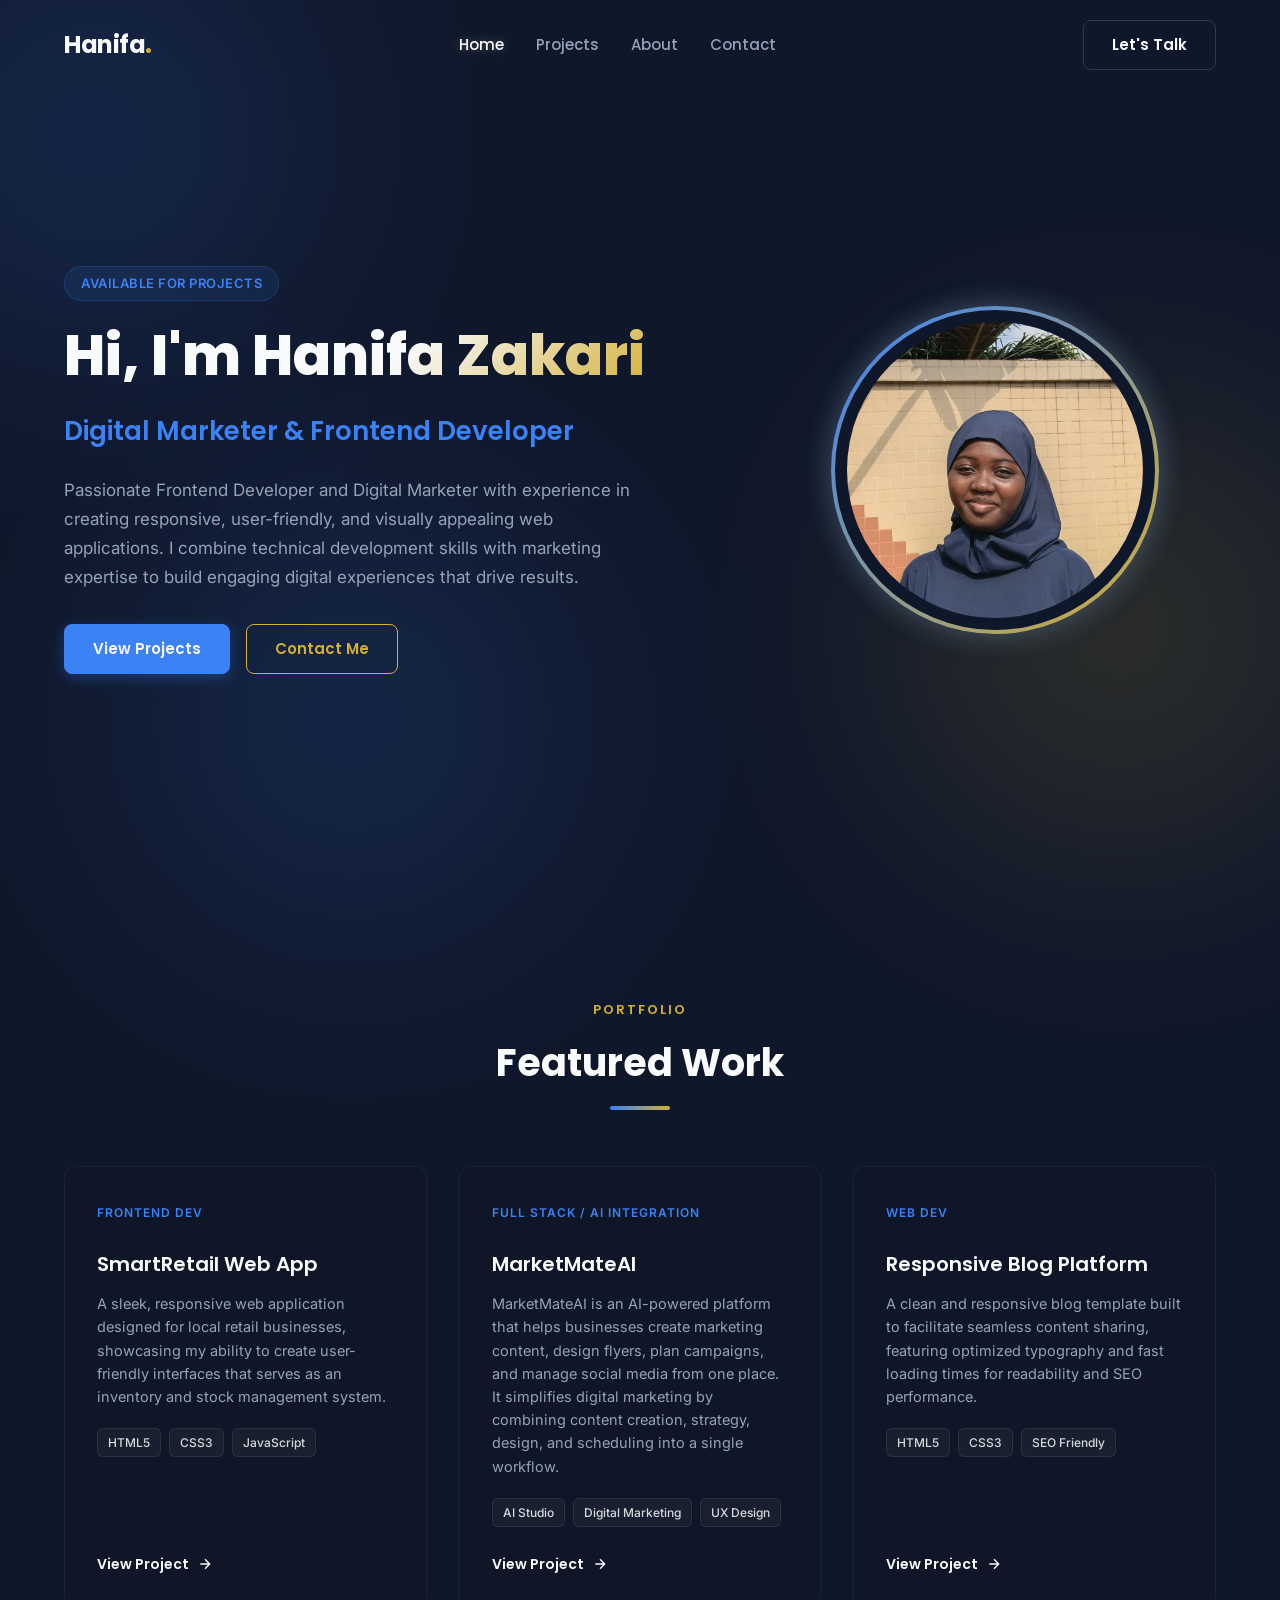
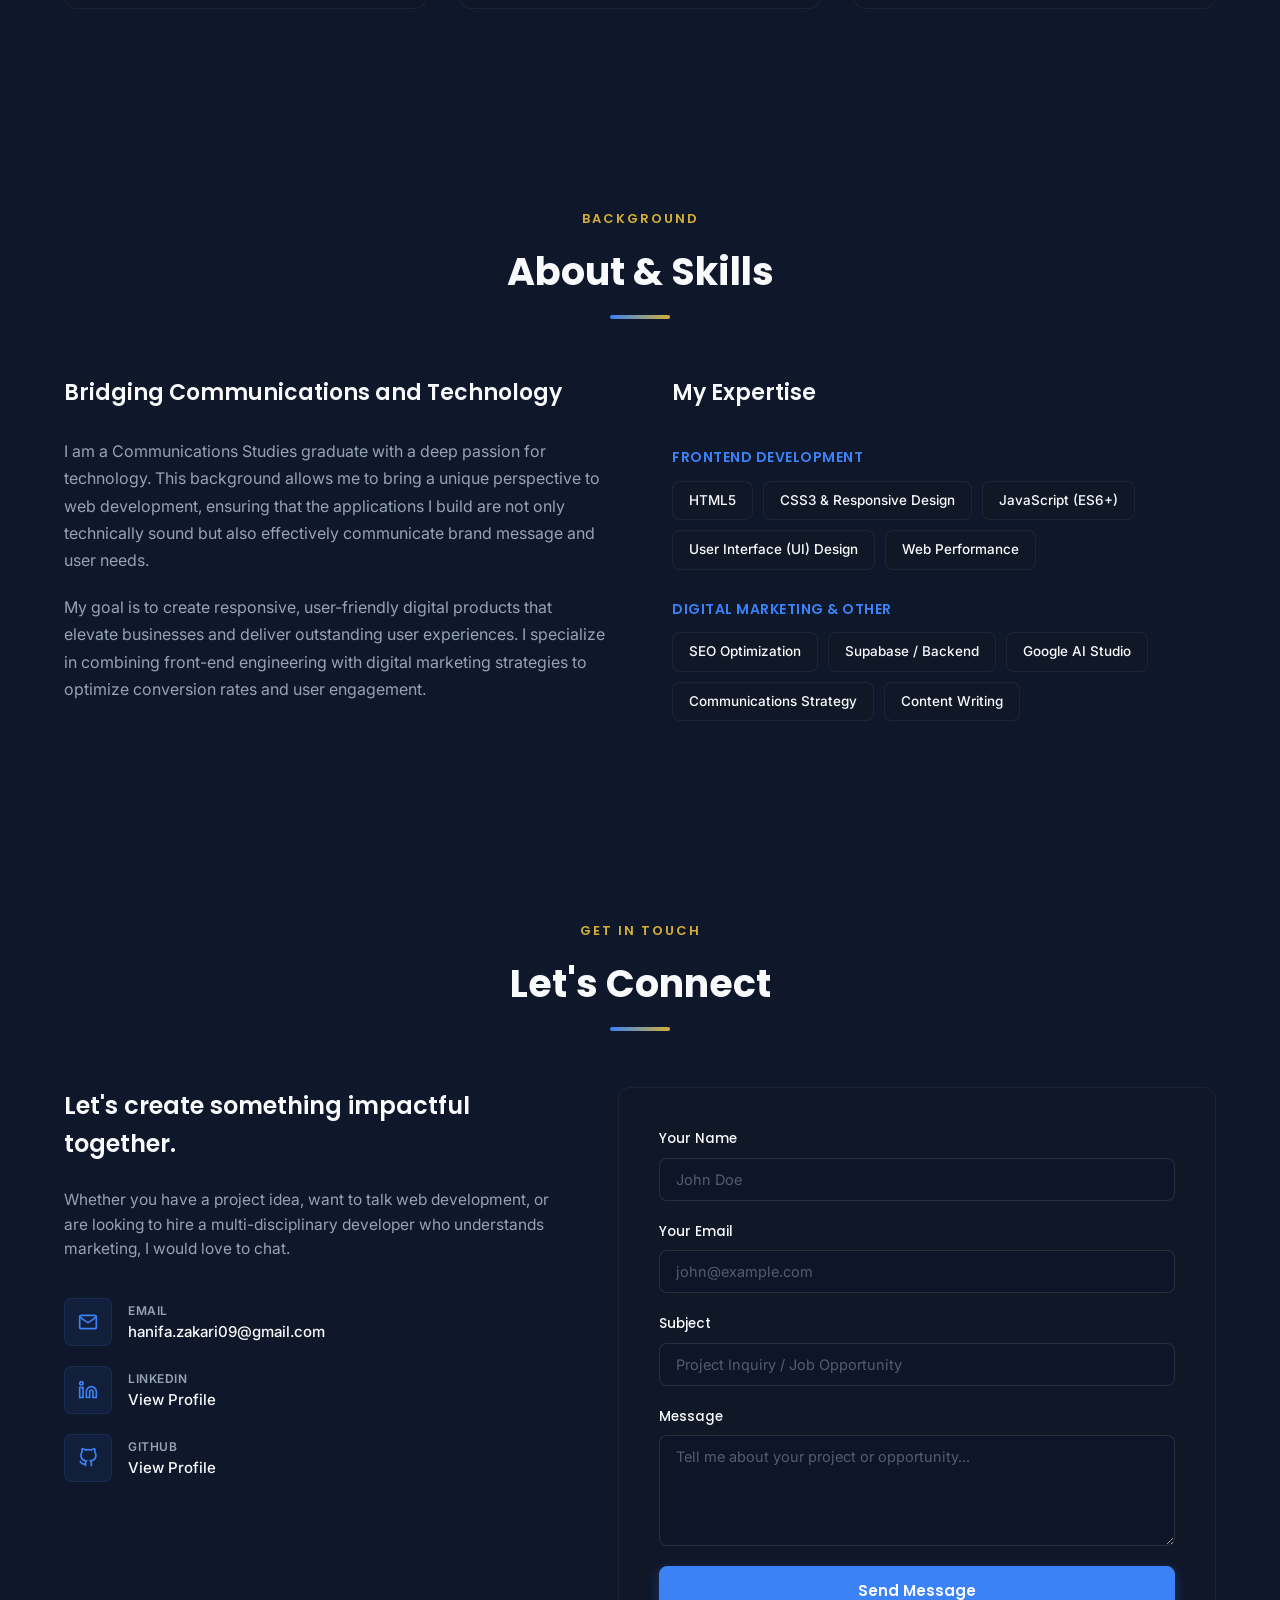
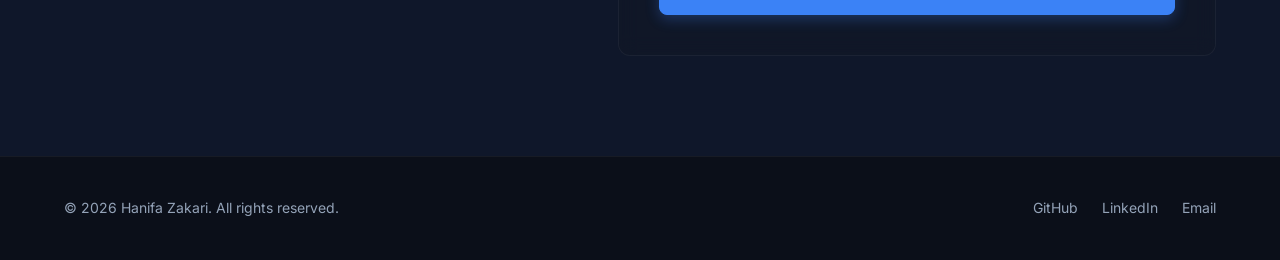
==== My Portfolio.html @ 099a27f4 "marketmateai update" ====
<!DOCTYPE html>
<html lang="en">
<head>
    <meta charset="UTF-8">
    <meta name="viewport" content="width=device-width, initial-scale=1.0">
    <link rel="preconnect" href="https://fonts.googleapis.com">
    <link rel="preconnect" href="https://fonts.gstatic.com" crossorigin>
    <link href="https://fonts.googleapis.com/css2?family=Inter:wght@300;400;500;600;700&family=Poppins:wght@400;500;600;700;800&display=swap" rel="stylesheet">
    <link rel="stylesheet" href="style.css">
    <title>Hanifa Zakari | Digital Marketer & Frontend Developer</title>
</head>
<body>
    <!-- Ambient background glow elements -->
    <div class="ambient-glow glow-1"></div>
    <div class="ambient-glow glow-2"></div>
    <div class="ambient-glow glow-3"></div>

    <!-- Header Navigation -->
    <header class="header">
        <div class="container header-container">
            <a href="#" class="logo">
                <span class="logo-text">Hanifa</span><span class="logo-accent">.</span>
            </a>
            <nav class="nav-menu">
                <a href="#home" class="nav-link active">Home</a>
                <a href="#projects" class="nav-link">Projects</a>
                <a href="#about" class="nav-link">About</a>
                <a href="#contact" class="nav-link">Contact</a>
            </nav>
            <div class="nav-actions">
                <a href="#contact" class="btn btn-outline nav-btn">Let's Talk</a>
                <!-- Mobile menu toggle -->
                <button class="mobile-toggle" aria-label="Toggle Menu">
                    <span class="bar"></span>
                    <span class="bar"></span>
                    <span class="bar"></span>
                </button>
            </div>
        </div>
    </header>

    <!-- Home/Hero Section -->
    <section id="home" class="hero-section">
        <div class="container hero-container">
            <div class="hero-content">
                <div class="badge-container">
                    <span class="hero-badge">Available for Projects</span>
                </div>
                <h1 class="hero-title">
                    Hi, I'm <span class="text-gradient">Hanifa Zakari</span>
                </h1>
                <h2 class="hero-subtitle">Digital Marketer &amp; Frontend Developer</h2>
                <p class="hero-description">
                    Passionate Frontend Developer and Digital Marketer with experience in creating responsive, user-friendly, and visually appealing web applications. I combine technical development skills with marketing expertise to build engaging digital experiences that drive results.
                </p>
                <div class="hero-ctas">
                    <a href="#projects" class="btn btn-primary">View Projects</a>
                    <a href="#contact" class="btn btn-secondary">Contact Me</a>
                </div>
            </div>
            <div class="hero-image-area">
                <div class="profile-image-container">
                    <div class="glow-ring"></div>
                    <img src="my image.jpeg" alt="Hanifa Zakari" class="profile-pic" onerror="this.onerror=null; this.src='my image.jpeg';">
                </div>
            </div>
        </div>
    </section>

    <!-- Projects Section -->
    <section id="projects" class="projects-section">
        <div class="container">
            <div class="section-header">
                <span class="section-tag">Portfolio</span>
                <h2 class="section-title">Featured Work</h2>
                <div class="section-divider"></div>
            </div>
            
            <div class="projects-grid">
                <!-- Project 1 -->
                <div class="project-card">
                    <div class="project-header">
                        <span class="project-category">Frontend Dev</span>
                    </div>
                    <div class="project-body">
                        <h3 class="project-title">SmartRetail Web App</h3>
                        <p class="project-desc">
                            A sleek, responsive web application designed for local retail businesses, showcasing my ability to create user-friendly interfaces that serves as an inventory and stock management system.
                        </p>
                        <div class="project-tags">
                            <span class="tag">HTML5</span>
                            <span class="tag">CSS3</span>
                            <span class="tag">JavaScript</span>
                        </div>
                    </div>
                    <div class="project-footer">
                        <a href="My Portfolio.html" class="project-link">
                            View Project
                            <svg class="link-icon" viewBox="0 0 24 24" fill="none" stroke="currentColor" stroke-width="2"><path d="M5 12h14M12 5l7 7-7 7"/></svg>
                        </a>
                    </div>
                </div>

                <!-- Project 2 -->
                <div class="project-card">
                    <div class="project-header">
                        <span class="project-category">Full Stack / AI Integration</span>
                    </div>
                    <div class="project-body">
                        <h3 class="project-title">MarketMateAI</h3>
                        <p class="project-desc">
                         MarketMateAI is an AI-powered platform that helps businesses create marketing content, design flyers, plan campaigns, and manage social media from one place. It simplifies digital marketing by combining content creation, strategy, design, and scheduling into a single workflow.
                        </p>
                        <div class="project-tags">
                            <span class="tag">AI Studio</span>
                            <span class="tag">Digital Marketing</span>
                            <span class="tag">UX Design</span>
                        </div>
                    </div>
                    <div class="project-footer">
                        <a href="https://6a31c2e6efea022f89f7876e--marketrightai.netlify.app/" target="_blank" class="project-link">
                            View Project
                            <svg class="link-icon" viewBox="0 0 24 24" fill="none" stroke="currentColor" stroke-width="2"><path d="M5 12h14M12 5l7 7-7 7"/></svg>
                        </a>
                    </div>
                </div>

                <!-- Project 3 -->
                <div class="project-card">
                    <div class="project-header">
                        <span class="project-category">Web Dev</span>
                    </div>
                    <div class="project-body">
                        <h3 class="project-title">Responsive Blog Platform</h3>
                        <p class="project-desc">
                            A clean and responsive blog template built to facilitate seamless content sharing, featuring optimized typography and fast loading times for readability and SEO performance.
                        </p>
                        <div class="project-tags">
                            <span class="tag">HTML5</span>
                            <span class="tag">CSS3</span>
                            <span class="tag">SEO Friendly</span>
                        </div>
                    </div>
                    <div class="project-footer">
                        <a href="My Portfolio.html" class="project-link">
                            View Project
                            <svg class="link-icon" viewBox="0 0 24 24" fill="none" stroke="currentColor" stroke-width="2"><path d="M5 12h14M12 5l7 7-7 7"/></svg>
                        </a>
                    </div>
                </div>
            </div>
        </div>
    </section>

    <!-- About & Skills Section -->
    <section id="about" class="about-section">
        <div class="container">
            <div class="section-header">
                <span class="section-tag">Background</span>
                <h2 class="section-title">About &amp; Skills</h2>
                <div class="section-divider"></div>
            </div>
            
            <div class="about-grid">
                <div class="about-info">
                    <h3 class="about-subtitle">Bridging Communications and Technology</h3>
                    <p class="about-text">
                        I am a Communications Studies graduate with a deep passion for technology. This background allows me to bring a unique perspective to web development, ensuring that the applications I build are not only technically sound but also effectively communicate brand message and user needs.
                    </p>
                    <p class="about-text">
                        My goal is to create responsive, user-friendly digital products that elevate businesses and deliver outstanding user experiences. I specialize in combining front-end engineering with digital marketing strategies to optimize conversion rates and user engagement.
                    </p>
                </div>
                
                <div class="skills-container">
                    <h3 class="about-subtitle">My Expertise</h3>
                    
                    <div class="skills-category">
                        <h4 class="category-title">Frontend Development</h4>
                        <div class="skills-grid">
                            <span class="skill-badge">HTML5</span>
                            <span class="skill-badge">CSS3 &amp; Responsive Design</span>
                            <span class="skill-badge">JavaScript (ES6+)</span>
                            <span class="skill-badge">User Interface (UI) Design</span>
                            <span class="skill-badge">Web Performance</span>
                        </div>
                    </div>

                    <div class="skills-category">
                        <h4 class="category-title">Digital Marketing &amp; Other</h4>
                        <div class="skills-grid">
                            <span class="skill-badge">SEO Optimization</span>
                            <span class="skill-badge">Supabase / Backend</span>
                            <span class="skill-badge">Google AI Studio</span>
                            <span class="skill-badge">Communications Strategy</span>
                            <span class="skill-badge">Content Writing</span>
                        </div>
                    </div>
                </div>
            </div>
        </div>
    </section>

    <!-- Contact Section -->
    <section id="contact" class="contact-section">
        <div class="container">
            <div class="section-header">
                <span class="section-tag">Get In Touch</span>
                <h2 class="section-title">Let's Connect</h2>
                <div class="section-divider"></div>
            </div>
            
            <div class="contact-grid">
                <div class="contact-details">
                    <h3 class="contact-subtitle">Let's create something impactful together.</h3>
                    <p class="contact-intro">
                        Whether you have a project idea, want to talk web development, or are looking to hire a multi-disciplinary developer who understands marketing, I would love to chat.
                    </p>
                    
                    <div class="contact-list">
                        <!-- Email -->
                        <div class="contact-item">
                            <div class="contact-icon-wrapper">
                                <svg class="contact-icon" viewBox="0 0 24 24" fill="none" stroke="currentColor" stroke-width="2"><path d="M4 4h16c1.1 0 2 .9 2 2v12c0 1.1-.9 2-2 2H4c-1.1 0-2-.9-2-2V6c0-1.1.9-2 2-2z"/><polyline points="22,6 12,13 2,6"/></svg>
                            </div>
                            <div class="contact-item-info">
                                <span class="contact-label">Email</span>
                                <a href="mailto:hanifa.zakari09@gmail.com" class="contact-value">hanifa.zakari09@gmail.com</a>
                            </div>
                        </div>

                        <!-- LinkedIn -->
                        <div class="contact-item">
                            <div class="contact-icon-wrapper">
                                <svg class="contact-icon" viewBox="0 0 24 24" fill="none" stroke="currentColor" stroke-width="2"><path d="M16 8a6 6 0 0 1 6 6v7h-4v-7a2 2 0 0 0-2-2 2 2 0 0 0-2 2v7h-4v-7a6 6 0 0 1 6-6z"/><rect x="2" y="9" width="4" height="12"/><circle cx="4" cy="4" r="2"/></svg>
                            </div>
                            <div class="contact-item-info">
                                <span class="contact-label">LinkedIn</span>
                                <a href="https://www.linkedin.com/in/hanifa-zakari-865978395?utm_source=share&utm_campaign=share_via&utm_content=profile&utm_medium=android_app" target="_blank" class="contact-value">View Profile</a>
                            </div>
                        </div>

                        <!-- GitHub -->
                        <div class="contact-item">
                            <div class="contact-icon-wrapper">
                                <svg class="contact-icon" viewBox="0 0 24 24" fill="none" stroke="currentColor" stroke-width="2"><path d="M9 19c-5 1.5-5-2.5-7-3m14 6v-3.87a3.37 3.37 0 0 0-.94-2.61c3.14-.35 6.44-1.54 6.44-7A5.44 5.44 0 0 0 20 4.77 5.07 5.07 0 0 0 19.91 1S18.73.65 16 2.48a13.38 13.38 0 0 0-7 0C6.27.65 5.09 1 5.09 1A5.07 5.07 0 0 0 5 4.77a5.44 5.44 0 0 0-1.5 3.78c0 5.42 3.3 6.61 6.44 7A3.37 3.37 0 0 0 9 18.13V22"/></svg>
                            </div>
                            <div class="contact-item-info">
                                <span class="contact-label">GitHub</span>
                                <a href="https://github.com/hajiahanifazakari/my-portfolio" target="_blank" class="contact-value">View Profile</a>
                            </div>
                        </div>
                    </div>
                </div>
                
                <div class="contact-form-container">
                    <form class="contact-form" action="#" method="POST" onsubmit="event.preventDefault(); alert('Thank you for reaching out! Hanifa will get back to you shortly.');">
                        <div class="form-group">
                            <label for="name">Your Name</label>
                            <input type="text" id="name" name="name" placeholder="John Doe" required>
                        </div>
                        
                        <div class="form-group">
                            <label for="email">Your Email</label>
                            <input type="email" id="email" name="email" placeholder="john@example.com" required>
                        </div>

                        <div class="form-group">
                            <label for="subject">Subject</label>
                            <input type="text" id="subject" name="subject" placeholder="Project Inquiry / Job Opportunity" required>
                        </div>
                        
                        <div class="form-group">
                            <label for="message">Message</label>
                            <textarea id="message" name="message" rows="5" placeholder="Tell me about your project or opportunity..." required></textarea>
                        </div>
                        
                        <button type="submit" class="btn btn-primary btn-block">Send Message</button>
                    </form>
                </div>
            </div>
        </div>
    </section>

    <!-- Footer -->
    <footer class="footer">
        <div class="container footer-container">
            <p class="copyright">&copy; 2026 Hanifa Zakari. All rights reserved.</p>
            <div class="footer-links">
                <a href="https://github.com/hajiahanifazakari/my-portfolio" target="_blank" aria-label="GitHub">GitHub</a>
                <a href="https://www.linkedin.com/in/hanifa-zakari-865978395?utm_source=share&utm_campaign=share_via&utm_content=profile&utm_medium=android_app" target="_blank" aria-label="LinkedIn">LinkedIn</a>
                <a href="mailto:hanifa.zakari09@gmail.com" aria-label="Email">Email</a>
            </div>
        </div>
    </footer>

    <!-- JavaScript for Interactions -->
    <script>
        // Smooth scrolling for navigation links
        document.querySelectorAll('a[href^="#"]').forEach(anchor => {
            anchor.addEventListener('click', function (e) {
                const hrefVal = this.getAttribute('href');
                if (hrefVal === '#') return;
                e.preventDefault();
                
                const target = document.querySelector(hrefVal);
                if (target) {
                    target.scrollIntoView({
                        behavior: 'smooth',
                        block: 'start'
                    });
                }
            });
        });

        // Sticky header transition on scroll
        const header = document.querySelector('.header');
        window.addEventListener('scroll', () => {
            if (window.scrollY > 50) {
                header.classList.add('scrolled');
            } else {
                header.classList.remove('scrolled');
            }
        });

        // Mobile toggle menu
        const mobileToggle = document.querySelector('.mobile-toggle');
        const navMenu = document.querySelector('.nav-menu');

        mobileToggle.addEventListener('click', () => {
            mobileToggle.classList.toggle('active');
            navMenu.classList.toggle('active');
        });

        // Close menu when clicking a nav link
        document.querySelectorAll('.nav-link').forEach(link => {
            link.addEventListener('click', () => {
                mobileToggle.classList.remove('active');
                navMenu.classList.remove('active');
            });
        });
    </script>
</body>
</html>
---- style.css ----
/* ==========================================
   Hanifa Zakari Portfolio Design System
   ========================================== */

/* Variables */
:root {
  --font-heading: 'Poppins', -apple-system, BlinkMacSystemFont, "Segoe UI", Roboto, Helvetica, Arial, sans-serif;
  --font-body: 'Inter', -apple-system, BlinkMacSystemFont, "Segoe UI", Roboto, Helvetica, Arial, sans-serif;
  
  --bg-dark: #0F172A;        /* Dark Navy */
  --bg-card: #111827;        /* Charcoal */
  --bg-card-hover: #1E293B;  /* Slate dark hover */
  --color-white: #F8FAFC;    /* Soft White */
  --color-gray: #94A3B8;     /* Slate Gray for text */
  --color-accent-blue: #3B82F6;  /* Accent Blue */
  --color-accent-blue-rgb: 59, 130, 246;
  --color-accent-gold: #D4AF37;  /* Accent Gold */
  --color-accent-gold-rgb: 212, 175, 55;
  
  --transition-smooth: all 0.3s cubic-bezier(0.4, 0, 0.2, 1);
  --border-radius-sm: 8px;
  --border-radius-md: 12px;
  --border-radius-lg: 24px;
}

/* Reset & Base Styles */
* {
  margin: 0;
  padding: 0;
  box-sizing: border-box;
}

html {
  scroll-behavior: smooth;
}

body {
  background-color: var(--bg-dark);
  color: var(--color-white);
  font-family: var(--font-body);
  line-height: 1.6;
  overflow-x: hidden;
  -webkit-font-smoothing: antialiased;
  -moz-osx-font-smoothing: grayscale;
}

/* Scrollbar Style */
::-webkit-scrollbar {
  width: 10px;
}
::-webkit-scrollbar-track {
  background: var(--bg-dark);
}
::-webkit-scrollbar-thumb {
  background: #1E293B;
  border-radius: 5px;
}
::-webkit-scrollbar-thumb:hover {
  background: var(--color-accent-blue);
}

/* Layout Container */
.container {
  width: 100%;
  max-width: 1200px;
  margin: 0 auto;
  padding: 0 24px;
}

/* Ambient Background Lights */
.ambient-glow {
  position: absolute;
  width: 35vw;
  height: 35vw;
  border-radius: 50%;
  filter: blur(120px);
  opacity: 0.15;
  pointer-events: none;
  z-index: 0;
}

.glow-1 {
  top: -10%;
  left: -10%;
  background: var(--color-accent-blue);
}

.glow-2 {
  top: 45%;
  right: -5%;
  background: var(--color-accent-gold);
}

.glow-3 {
  bottom: -5%;
  left: 10%;
  background: var(--color-accent-blue);
}

/* Header & Navigation */
.header {
  position: fixed;
  top: 0;
  left: 0;
  width: 100%;
  z-index: 1000;
  background: transparent;
  transition: var(--transition-smooth);
  padding: 20px 0;
  border-bottom: 1px solid transparent;
}

.header.scrolled {
  background: rgba(15, 23, 42, 0.85);
  backdrop-filter: blur(12px);
  -webkit-backdrop-filter: blur(12px);
  padding: 14px 0;
  border-bottom: 1px solid rgba(255, 255, 255, 0.05);
  box-shadow: 0 4px 30px rgba(0, 0, 0, 0.1);
}

.header-container {
  display: flex;
  justify-content: space-between;
  align-items: center;
}

.logo {
  text-decoration: none;
  font-family: var(--font-heading);
  font-weight: 700;
  font-size: 24px;
  color: var(--color-white);
  letter-spacing: -0.5px;
}

.logo-accent {
  color: var(--color-accent-gold);
}

.nav-menu {
  display: flex;
  align-items: center;
  gap: 32px;
}

.nav-link {
  text-decoration: none;
  color: var(--color-gray);
  font-weight: 500;
  font-size: 15px;
  font-family: var(--font-heading);
  transition: var(--transition-smooth);
}

.nav-link:hover, .nav-link.active {
  color: var(--color-white);
  text-shadow: 0 0 10px rgba(255, 255, 255, 0.3);
}

.nav-actions {
  display: flex;
  align-items: center;
}

/* Buttons */
.btn {
  display: inline-flex;
  align-items: center;
  justify-content: center;
  padding: 12px 28px;
  font-family: var(--font-heading);
  font-weight: 600;
  font-size: 15px;
  border-radius: var(--border-radius-sm);
  cursor: pointer;
  text-decoration: none;
  transition: var(--transition-smooth);
}

.btn-primary {
  background: var(--color-accent-blue);
  color: var(--color-white);
  border: 1px solid var(--color-accent-blue);
  box-shadow: 0 4px 14px rgba(59, 130, 246, 0.3);
}

.btn-primary:hover {
  background: var(--color-accent-blue-hover);
  border-color: var(--color-accent-blue-hover);
  transform: translateY(-2px);
  box-shadow: 0 6px 20px rgba(59, 130, 246, 0.4);
}

.btn-secondary {
  background: transparent;
  color: var(--color-accent-gold);
  border: 1.5px solid var(--color-accent-gold);
}

.btn-secondary:hover {
  background: rgba(212, 175, 55, 0.08);
  transform: translateY(-2px);
  box-shadow: 0 4px 14px rgba(212, 175, 55, 0.2);
}

.btn-outline {
  background: transparent;
  color: var(--color-white);
  border: 1px solid rgba(255, 255, 255, 0.15);
}

.btn-outline:hover {
  background: rgba(255, 255, 255, 0.05);
  border-color: var(--color-white);
}

.btn-block {
  width: 100%;
}

/* Mobile Toggle Hamburger */
.mobile-toggle {
  display: none;
  background: transparent;
  border: none;
  cursor: pointer;
  flex-direction: column;
  gap: 6px;
  padding: 4px;
}

.mobile-toggle .bar {
  display: block;
  width: 24px;
  height: 2px;
  background-color: var(--color-white);
  transition: var(--transition-smooth);
}

/* Home / Hero Section */
.hero-section {
  position: relative;
  min-height: 100vh;
  display: flex;
  align-items: center;
  padding-top: 100px;
  padding-bottom: 60px;
  z-index: 1;
}

.hero-container {
  display: grid;
  grid-template-columns: 1.2fr 0.8fr;
  align-items: center;
  gap: 48px;
}

.hero-content {
  display: flex;
  flex-direction: column;
  gap: 24px;
}

.badge-container {
  display: flex;
}

.hero-badge {
  background: rgba(59, 130, 246, 0.1);
  color: var(--color-accent-blue);
  border: 1px solid rgba(59, 130, 246, 0.2);
  padding: 6px 16px;
  border-radius: 100px;
  font-size: 13px;
  font-weight: 600;
  letter-spacing: 0.5px;
  text-transform: uppercase;
}

.hero-title {
  font-family: var(--font-heading);
  font-weight: 800;
  font-size: 56px;
  line-height: 1.1;
  color: var(--color-white);
}

.text-gradient {
  background: linear-gradient(135deg, var(--color-white) 40%, var(--color-accent-gold) 100%);
  -webkit-background-clip: text;
  -webkit-text-fill-color: transparent;
  background-clip: text;
}

.hero-subtitle {
  font-family: var(--font-heading);
  font-weight: 600;
  font-size: 26px;
  color: var(--color-accent-blue);
}

.hero-description {
  font-size: 17px;
  color: var(--color-gray);
  max-width: 580px;
  line-height: 1.7;
}

.hero-ctas {
  display: flex;
  gap: 16px;
  margin-top: 8px;
}

.hero-image-area {
  display: flex;
  justify-content: center;
  align-items: center;
}

.profile-image-container {
  position: relative;
  width: 320px;
  height: 320px;
  display: flex;
  align-items: center;
  justify-content: center;
}

.glow-ring {
  position: absolute;
  top: -4px;
  left: -4px;
  right: -4px;
  bottom: -4px;
  border-radius: 50%;
  background: linear-gradient(135deg, var(--color-accent-blue), var(--color-accent-gold));
  z-index: 1;
  padding: 4px;
  box-shadow: 0 0 30px rgba(59, 130, 246, 0.3), 0 0 30px rgba(212, 175, 55, 0.2);
  animation: borderRotate 12s linear infinite;
}

.glow-ring::after {
  content: '';
  display: block;
  height: 100%;
  width: 100%;
  background: var(--bg-dark);
  border-radius: 50%;
}

.profile-pic {
  position: relative;
  width: calc(100% - 16px);
  height: calc(100% - 16px);
  border-radius: 50%;
  object-fit: cover;
  z-index: 2;
  border: 4px solid var(--bg-dark);
  transition: var(--transition-smooth);
}

.profile-image-container:hover .profile-pic {
  transform: scale(1.03);
}

@keyframes borderRotate {
  0% { transform: rotate(0deg); }
  100% { transform: rotate(360deg); }
}

/* Sections Global */
.projects-section, .about-section, .contact-section {
  position: relative;
  padding: 100px 0;
  z-index: 1;
}

.section-header {
  margin-bottom: 56px;
  text-align: center;
  display: flex;
  flex-direction: column;
  align-items: center;
  gap: 12px;
}

.section-tag {
  color: var(--color-accent-gold);
  font-family: var(--font-heading);
  font-weight: 600;
  font-size: 13px;
  text-transform: uppercase;
  letter-spacing: 2px;
}

.section-title {
  font-family: var(--font-heading);
  font-weight: 700;
  font-size: 38px;
  color: var(--color-white);
}

.section-divider {
  width: 60px;
  height: 4px;
  background: linear-gradient(90deg, var(--color-accent-blue), var(--color-accent-gold));
  border-radius: 2px;
}

/* Projects Section */
.projects-grid {
  display: grid;
  grid-template-columns: repeat(auto-fit, minmax(320px, 1fr));
  gap: 32px;
}

.project-card {
  background: rgba(17, 24, 39, 0.7);
  backdrop-filter: blur(10px);
  -webkit-backdrop-filter: blur(10px);
  border: 1px solid rgba(255, 255, 255, 0.05);
  border-radius: var(--border-radius-md);
  padding: 32px;
  display: flex;
  flex-direction: column;
  justify-content: space-between;
  gap: 24px;
  transition: var(--transition-smooth);
  position: relative;
  overflow: hidden;
}

.project-card::before {
  content: '';
  position: absolute;
  top: 0;
  left: 0;
  width: 100%;
  height: 3px;
  background: linear-gradient(90deg, var(--color-accent-blue), transparent);
  opacity: 0;
  transition: var(--transition-smooth);
}

.project-card:hover {
  transform: translateY(-6px);
  border-color: rgba(59, 130, 246, 0.25);
  box-shadow: 0 10px 30px rgba(0, 0, 0, 0.2), 0 0 20px rgba(59, 130, 246, 0.05);
}

.project-card:hover::before {
  opacity: 1;
}

.project-category {
  font-size: 12px;
  color: var(--color-accent-blue);
  text-transform: uppercase;
  font-weight: 600;
  letter-spacing: 1px;
}

.project-body {
  display: flex;
  flex-direction: column;
  gap: 12px;
}

.project-title {
  font-family: var(--font-heading);
  font-weight: 600;
  font-size: 20px;
  color: var(--color-white);
}

.project-desc {
  font-size: 14.5px;
  color: var(--color-gray);
  line-height: 1.6;
}

.project-tags {
  display: flex;
  flex-wrap: wrap;
  gap: 8px;
  margin-top: 8px;
}

.tag {
  background: rgba(255, 255, 255, 0.04);
  color: rgba(248, 250, 252, 0.85);
  border: 1px solid rgba(255, 255, 255, 0.08);
  font-size: 12px;
  padding: 4px 10px;
  border-radius: 6px;
  font-weight: 500;
}

.project-footer {
  margin-top: auto;
}

.project-link {
  display: inline-flex;
  align-items: center;
  gap: 8px;
  color: var(--color-white);
  text-decoration: none;
  font-weight: 600;
  font-size: 14px;
  font-family: var(--font-heading);
  transition: var(--transition-smooth);
}

.link-icon {
  width: 16px;
  height: 16px;
  transition: var(--transition-smooth);
}

.project-link:hover {
  color: var(--color-accent-gold);
}

.project-link:hover .link-icon {
  transform: translateX(4px);
}

/* About Section */
.about-grid {
  display: grid;
  grid-template-columns: 1fr 1fr;
  gap: 64px;
  align-items: start;
}

.about-info {
  display: flex;
  flex-direction: column;
  gap: 20px;
}

.about-subtitle {
  font-family: var(--font-heading);
  font-weight: 600;
  font-size: 22px;
  color: var(--color-white);
  margin-bottom: 8px;
}

.about-text {
  color: var(--color-gray);
  font-size: 16px;
  line-height: 1.7;
}

.skills-container {
  display: flex;
  flex-direction: column;
  gap: 28px;
}

.skills-category {
  display: flex;
  flex-direction: column;
  gap: 12px;
}

.category-title {
  font-family: var(--font-heading);
  font-size: 14px;
  font-weight: 600;
  color: var(--color-accent-blue);
  text-transform: uppercase;
  letter-spacing: 0.5px;
}

.skills-grid {
  display: flex;
  flex-wrap: wrap;
  gap: 10px;
}

.skill-badge {
  background: rgba(17, 24, 39, 0.8);
  border: 1px solid rgba(255, 255, 255, 0.06);
  color: var(--color-white);
  font-size: 13.5px;
  font-weight: 500;
  padding: 8px 16px;
  border-radius: var(--border-radius-sm);
  transition: var(--transition-smooth);
}

.skill-badge:hover {
  border-color: rgba(212, 175, 55, 0.3);
  transform: translateY(-2px);
  box-shadow: 0 4px 12px rgba(212, 175, 55, 0.08);
}

/* Contact Section */
.contact-grid {
  display: grid;
  grid-template-columns: 0.9fr 1.1fr;
  gap: 64px;
}

.contact-details {
  display: flex;
  flex-direction: column;
  gap: 24px;
}

.contact-subtitle {
  font-family: var(--font-heading);
  font-weight: 600;
  font-size: 24px;
  color: var(--color-white);
}

.contact-intro {
  color: var(--color-gray);
  font-size: 15.5px;
  line-height: 1.6;
}

.contact-list {
  display: flex;
  flex-direction: column;
  gap: 20px;
  margin-top: 12px;
}

.contact-item {
  display: flex;
  align-items: center;
  gap: 16px;
}

.contact-icon-wrapper {
  width: 48px;
  height: 48px;
  background: rgba(59, 130, 246, 0.08);
  border: 1px solid rgba(59, 130, 246, 0.15);
  border-radius: var(--border-radius-sm);
  display: flex;
  align-items: center;
  justify-content: center;
  color: var(--color-accent-blue);
  flex-shrink: 0;
  transition: var(--transition-smooth);
}

.contact-item:hover .contact-icon-wrapper {
  background: rgba(212, 175, 55, 0.1);
  border-color: rgba(212, 175, 55, 0.3);
  color: var(--color-accent-gold);
}

.contact-icon {
  width: 20px;
  height: 20px;
}

.contact-item-info {
  display: flex;
  flex-direction: column;
}

.contact-label {
  font-size: 12px;
  color: var(--color-gray);
  text-transform: uppercase;
  font-weight: 600;
  letter-spacing: 0.5px;
}

.contact-value {
  font-size: 15px;
  color: var(--color-white);
  text-decoration: none;
  font-weight: 500;
  transition: var(--transition-smooth);
}

.contact-value:hover {
  color: var(--color-accent-blue);
}

/* Form Styles */
.contact-form-container {
  background: rgba(17, 24, 39, 0.6);
  backdrop-filter: blur(10px);
  -webkit-backdrop-filter: blur(10px);
  border: 1px solid rgba(255, 255, 255, 0.05);
  padding: 40px;
  border-radius: var(--border-radius-md);
}

.contact-form {
  display: flex;
  flex-direction: column;
  gap: 20px;
  margin-left: 0;
}

.form-group {
  display: flex;
  flex-direction: column;
  gap: 8px;
}

.form-group label {
  font-family: var(--font-heading);
  font-size: 13.5px;
  font-weight: 500;
  color: var(--color-white);
}

.form-group input, .form-group textarea {
  background: rgba(15, 23, 42, 0.6);
  border: 1px solid rgba(255, 255, 255, 0.1);
  color: var(--color-white);
  padding: 12px 16px;
  font-family: var(--font-body);
  font-size: 14.5px;
  border-radius: var(--border-radius-sm);
  transition: var(--transition-smooth);
}

.form-group input::placeholder, .form-group textarea::placeholder {
  color: rgba(148, 163, 184, 0.5);
}

.form-group input:focus, .form-group textarea:focus {
  outline: none;
  border-color: var(--color-accent-blue);
  box-shadow: 0 0 12px rgba(59, 130, 246, 0.15);
  background: rgba(15, 23, 42, 0.85);
}

.form-group textarea {
  resize: vertical;
}

/* Footer styling */
.footer {
  background: #0B0F19;
  border-top: 1px solid rgba(255, 255, 255, 0.05);
  padding: 40px 0;
  position: relative;
  z-index: 1;
}

.footer-container {
  display: flex;
  justify-content: space-between;
  align-items: center;
}

.copyright {
  font-size: 14px;
  color: var(--color-gray);
}

.footer-links {
  display: flex;
  gap: 24px;
}

.footer-links a {
  color: var(--color-gray);
  text-decoration: none;
  font-size: 14px;
  transition: var(--transition-smooth);
}

.footer-links a:hover {
  color: var(--color-accent-blue);
}

/* ==========================================
   Responsive Breakpoints & Media Queries
   ========================================== */

/* Responsive overrides for tablets & smaller */
@media screen and (max-width: 1024px) {
  .hero-container {
    gap: 32px;
  }
  .hero-title {
    font-size: 44px;
  }
  .about-grid {
    gap: 40px;
  }
  .contact-grid {
    gap: 40px;
  }
}

@media screen and (max-width: 768px) {
  /* Navigation Mobile Menu */
  .mobile-toggle {
    display: flex;
    z-index: 1001;
  }
  
  .mobile-toggle.active .bar:nth-child(1) {
    transform: translateY(8px) rotate(45deg);
  }
  .mobile-toggle.active .bar:nth-child(2) {
    opacity: 0;
  }
  .mobile-toggle.active .bar:nth-child(3) {
    transform: translateY(-8px) rotate(-45deg);
  }
  
  .nav-menu {
    position: fixed;
    top: 0;
    right: -100%;
    width: 80%;
    max-width: 300px;
    height: 100vh;
    background: rgba(11, 15, 25, 0.98);
    backdrop-filter: blur(20px);
    -webkit-backdrop-filter: blur(20px);
    border-left: 1px solid rgba(255, 255, 255, 0.05);
    flex-direction: column;
    justify-content: center;
    gap: 40px;
    z-index: 1000;
    transition: cubic-bezier(0.4, 0, 0.2, 1) 0.4s;
    box-shadow: -10px 0 30px rgba(0, 0, 0, 0.3);
  }
  
  .nav-menu.active {
    right: 0;
  }
  
  .nav-link {
    font-size: 18px;
  }
  
  .nav-btn {
    display: none;
  }

  /* Layout Columns Grid to Single */
  .hero-container {
    grid-template-columns: 1fr;
    text-align: center;
    gap: 40px;
    padding-top: 40px;
  }
  
  .hero-content {
    order: 2;
    align-items: center;
  }
  
  .hero-image-area {
    order: 1;
  }
  
  .profile-image-container {
    width: 260px;
    height: 260px;
  }
  
  .hero-ctas {
    justify-content: center;
  }
  
  .about-grid {
    grid-template-columns: 1fr;
    gap: 48px;
  }
  
  .contact-grid {
    grid-template-columns: 1fr;
    gap: 48px;
  }
  
  .contact-form-container {
    padding: 24px;
  }
  
  .footer-container {
    flex-direction: column;
    gap: 20px;
    text-align: center;
  }
}

@media screen and (max-width: 480px) {
  .hero-title {
    font-size: 36px;
  }
  
  .hero-subtitle {
    font-size: 20px;
  }
  
  .hero-ctas {
    flex-direction: column;
    width: 100%;
    gap: 12px;
  }
  
  .hero-ctas .btn {
    width: 100%;
  }
  
  .section-title {
    font-size: 30px;
  }
}
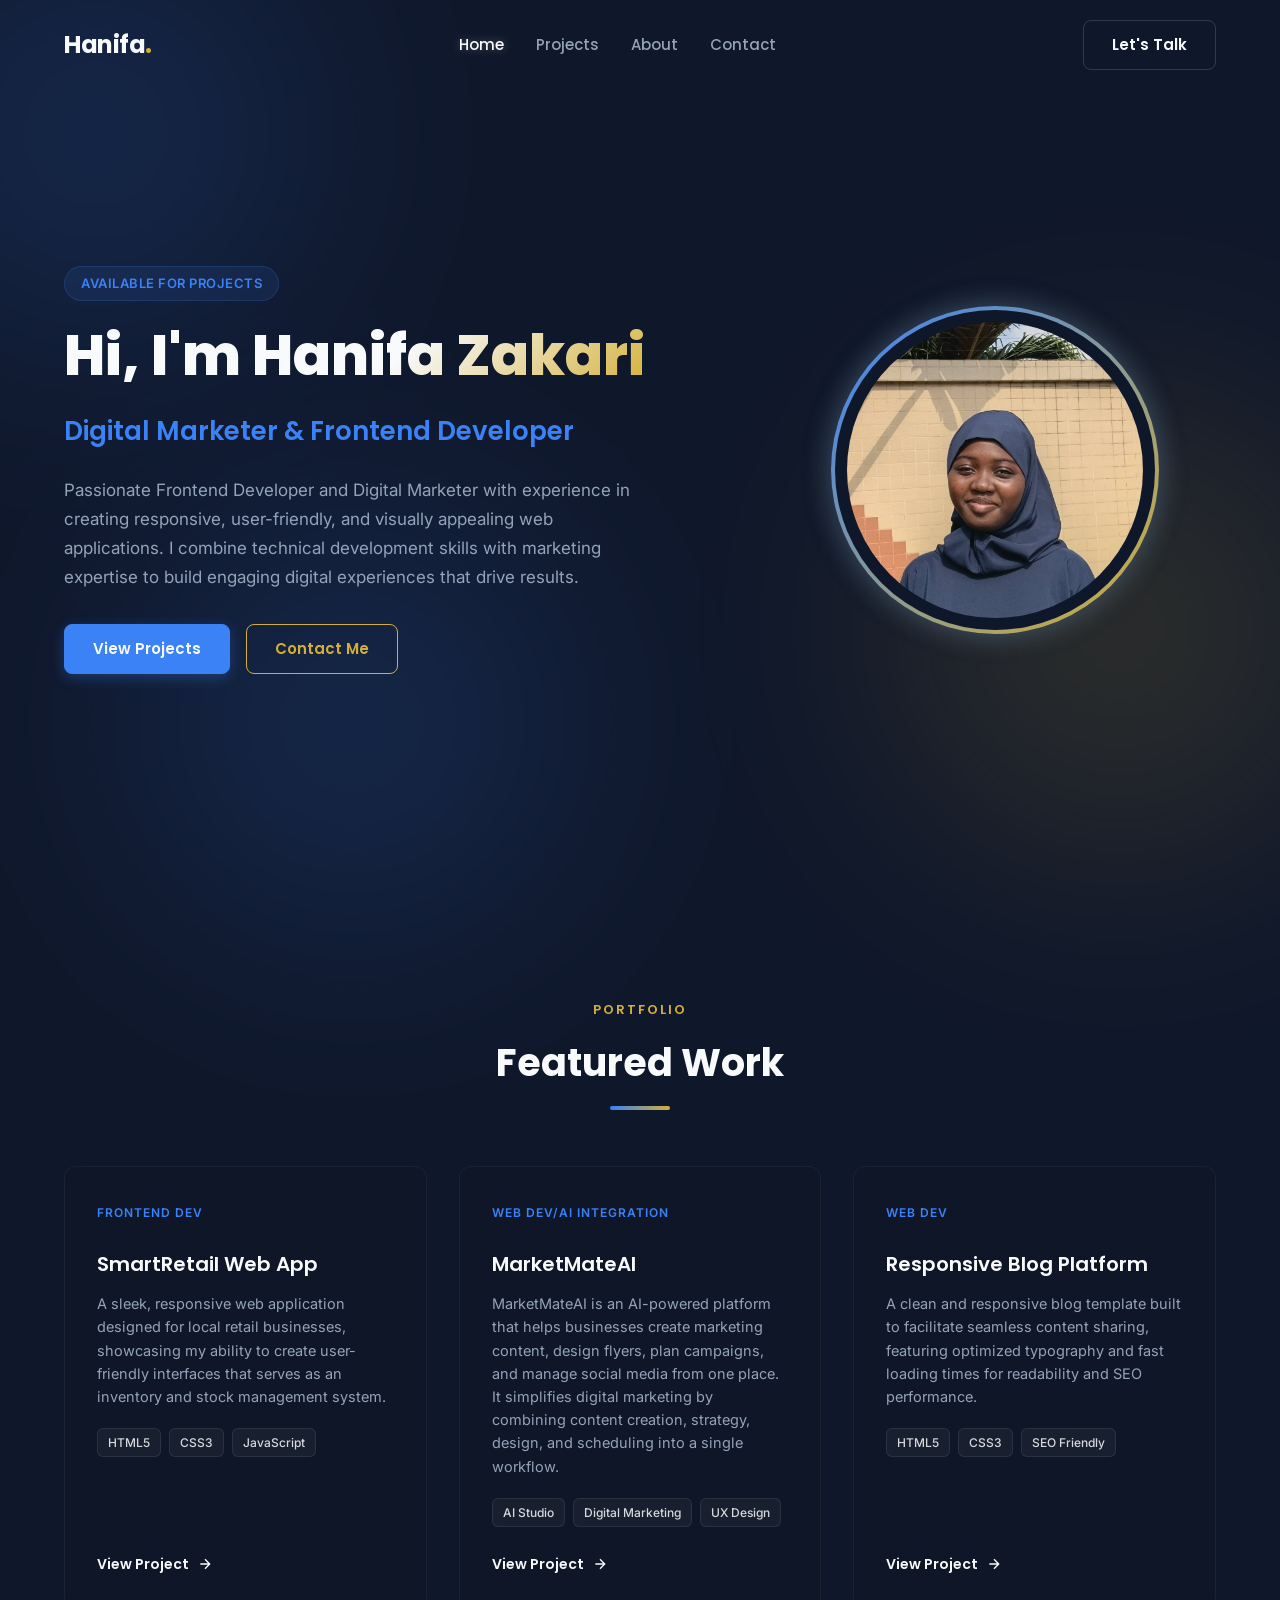
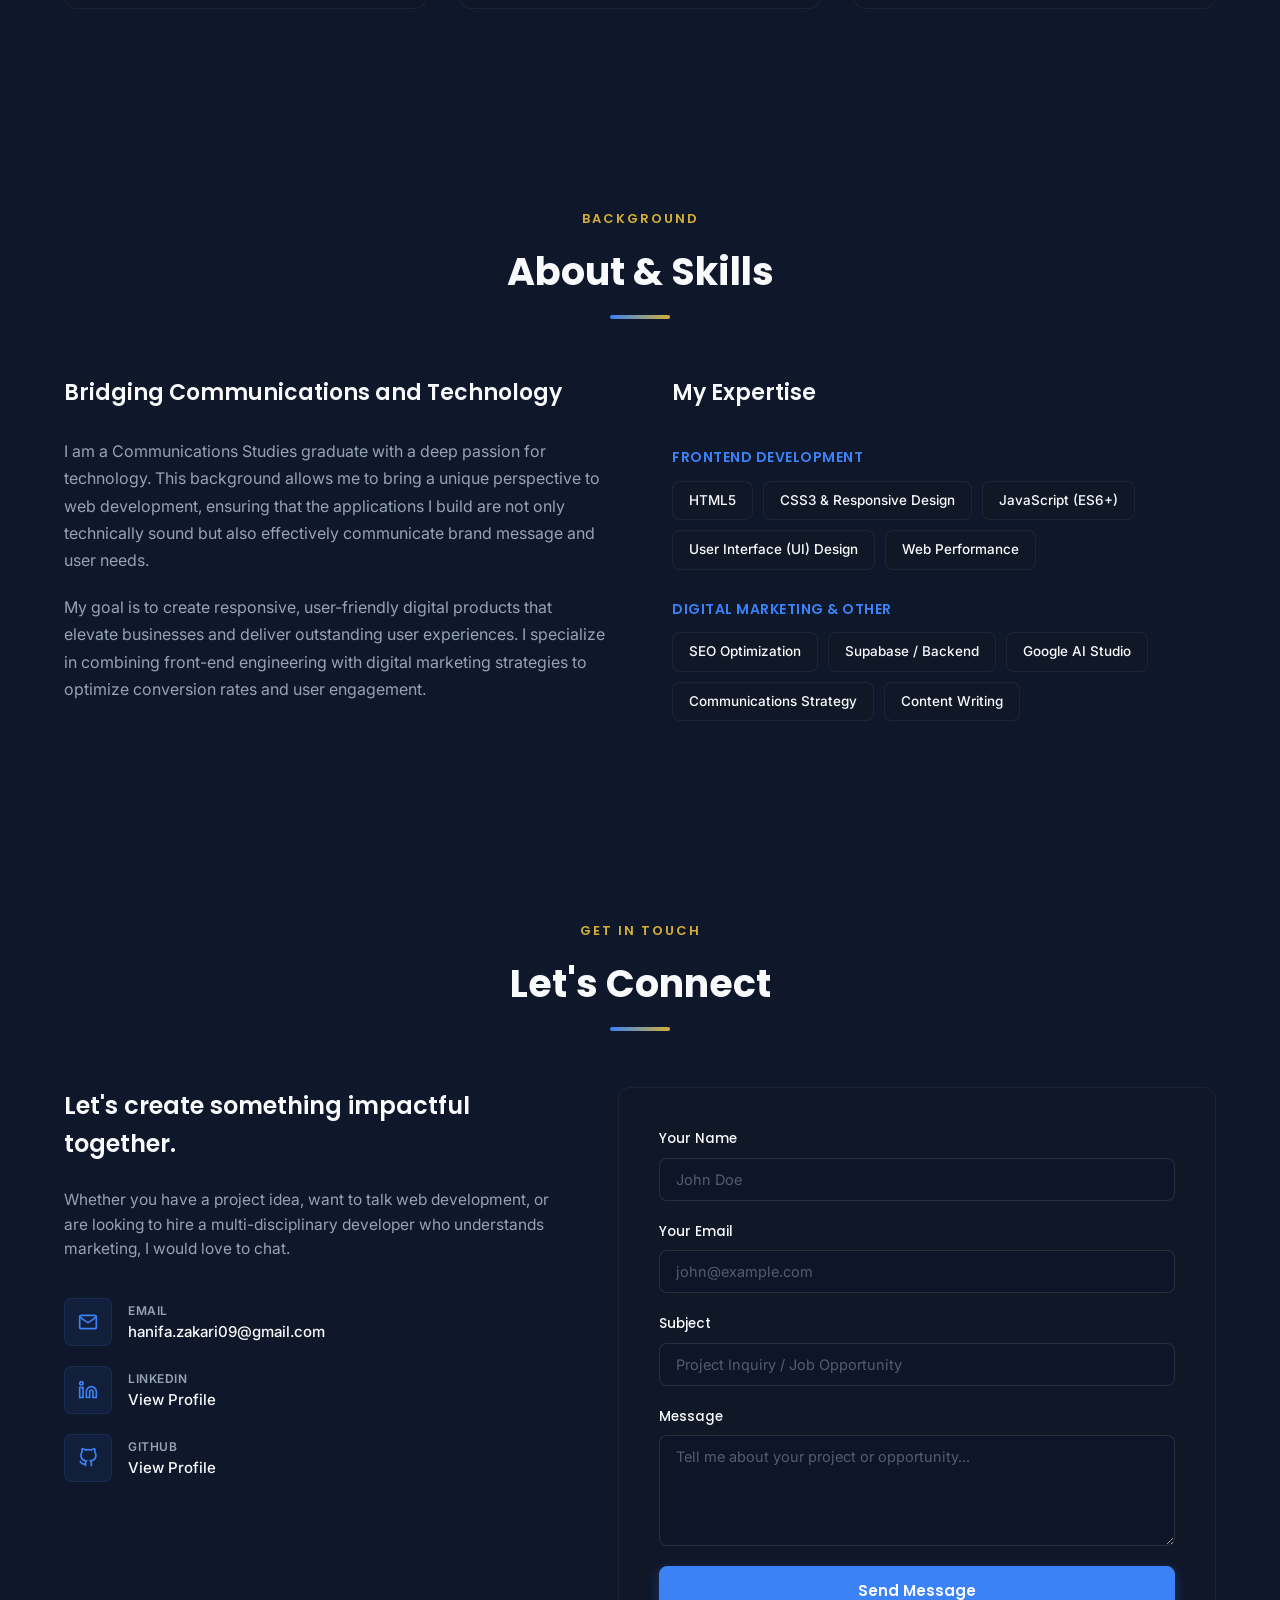
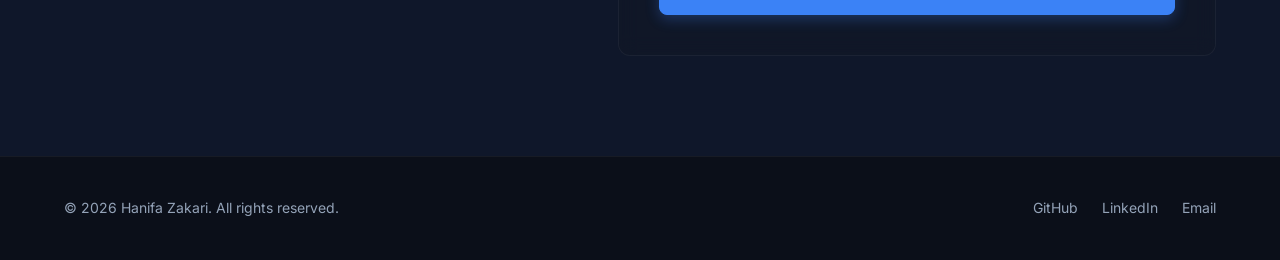
==== commit 853ea737: "project category mateai" ====
--- a/My Portfolio.html
+++ b/My Portfolio.html
@@ -104,7 +104,7 @@
                 <!-- Project 2 -->
                 <div class="project-card">
                     <div class="project-header">
-                        <span class="project-category">Full Stack / AI Integration</span>
+                        <span class="project-category">WEB DEV/AI Integration</span>
                     </div>
                     <div class="project-body">
                         <h3 class="project-title">MarketMateAI</h3>
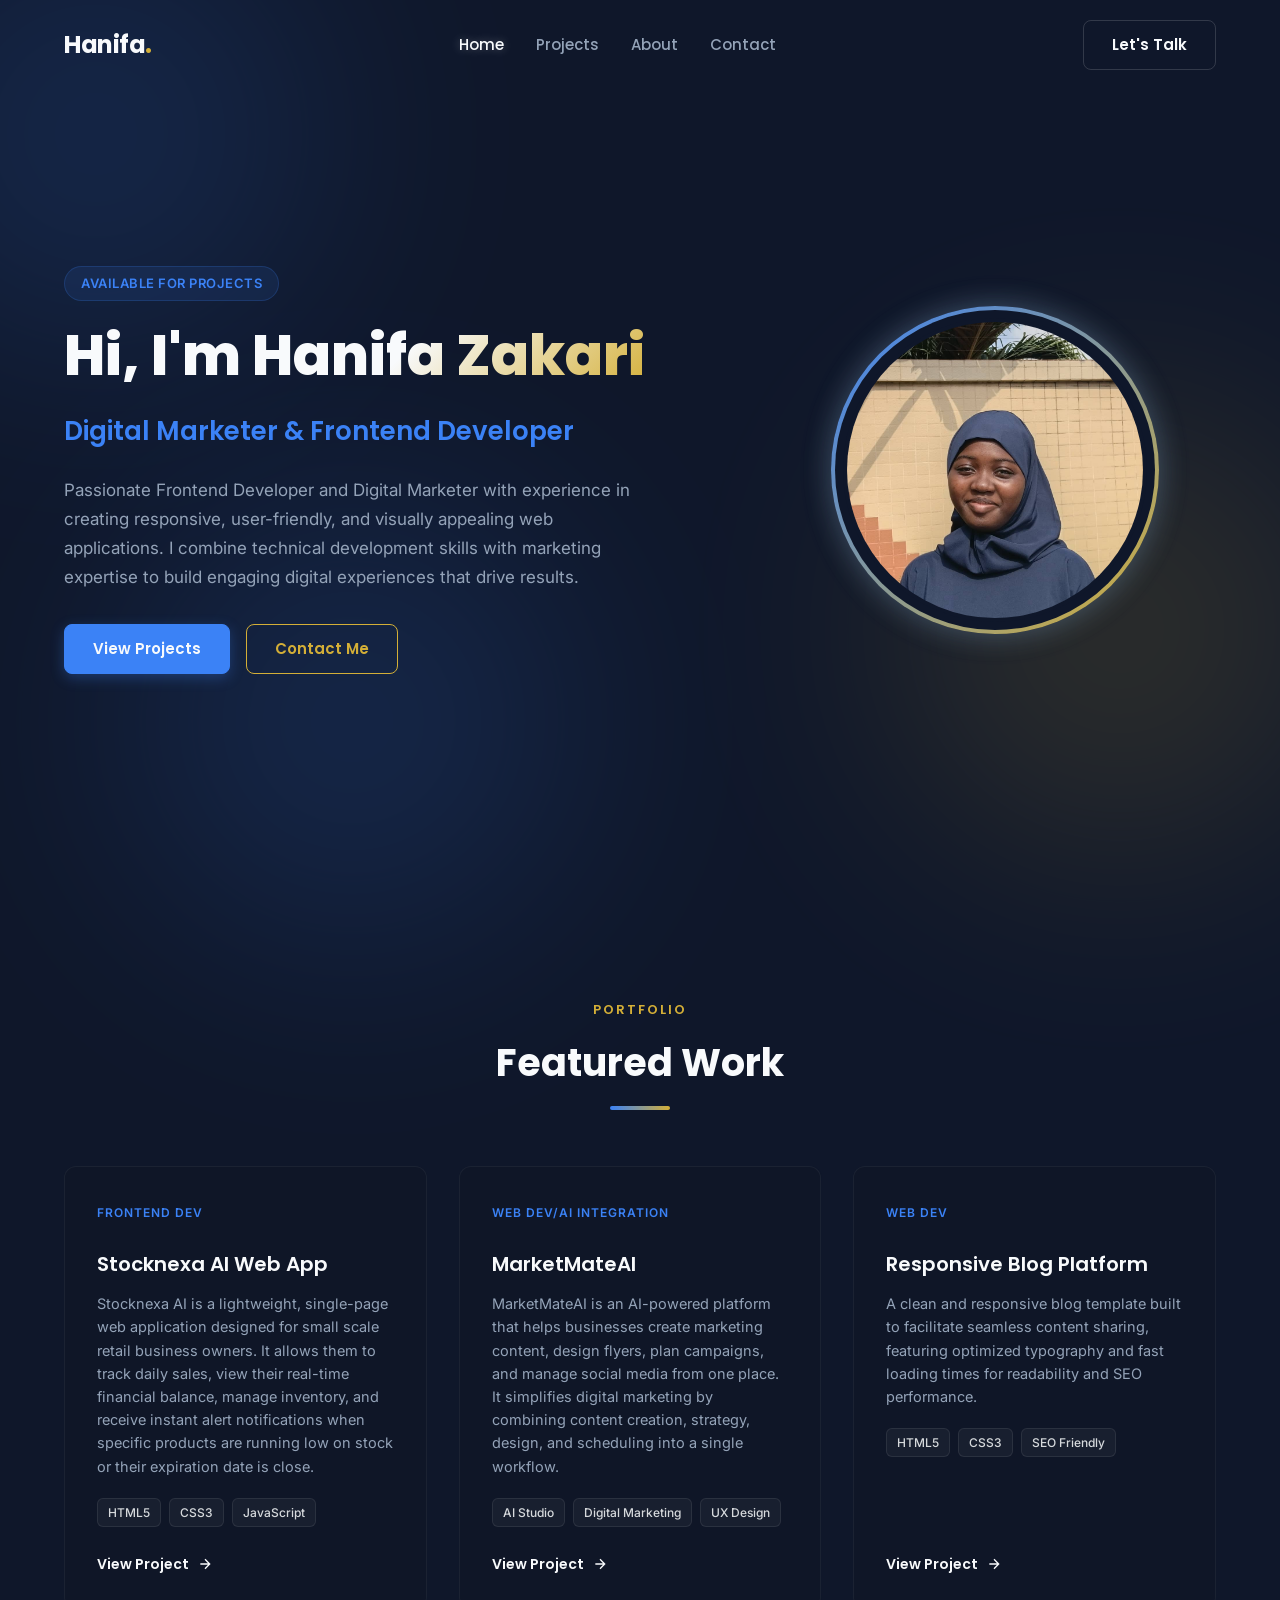
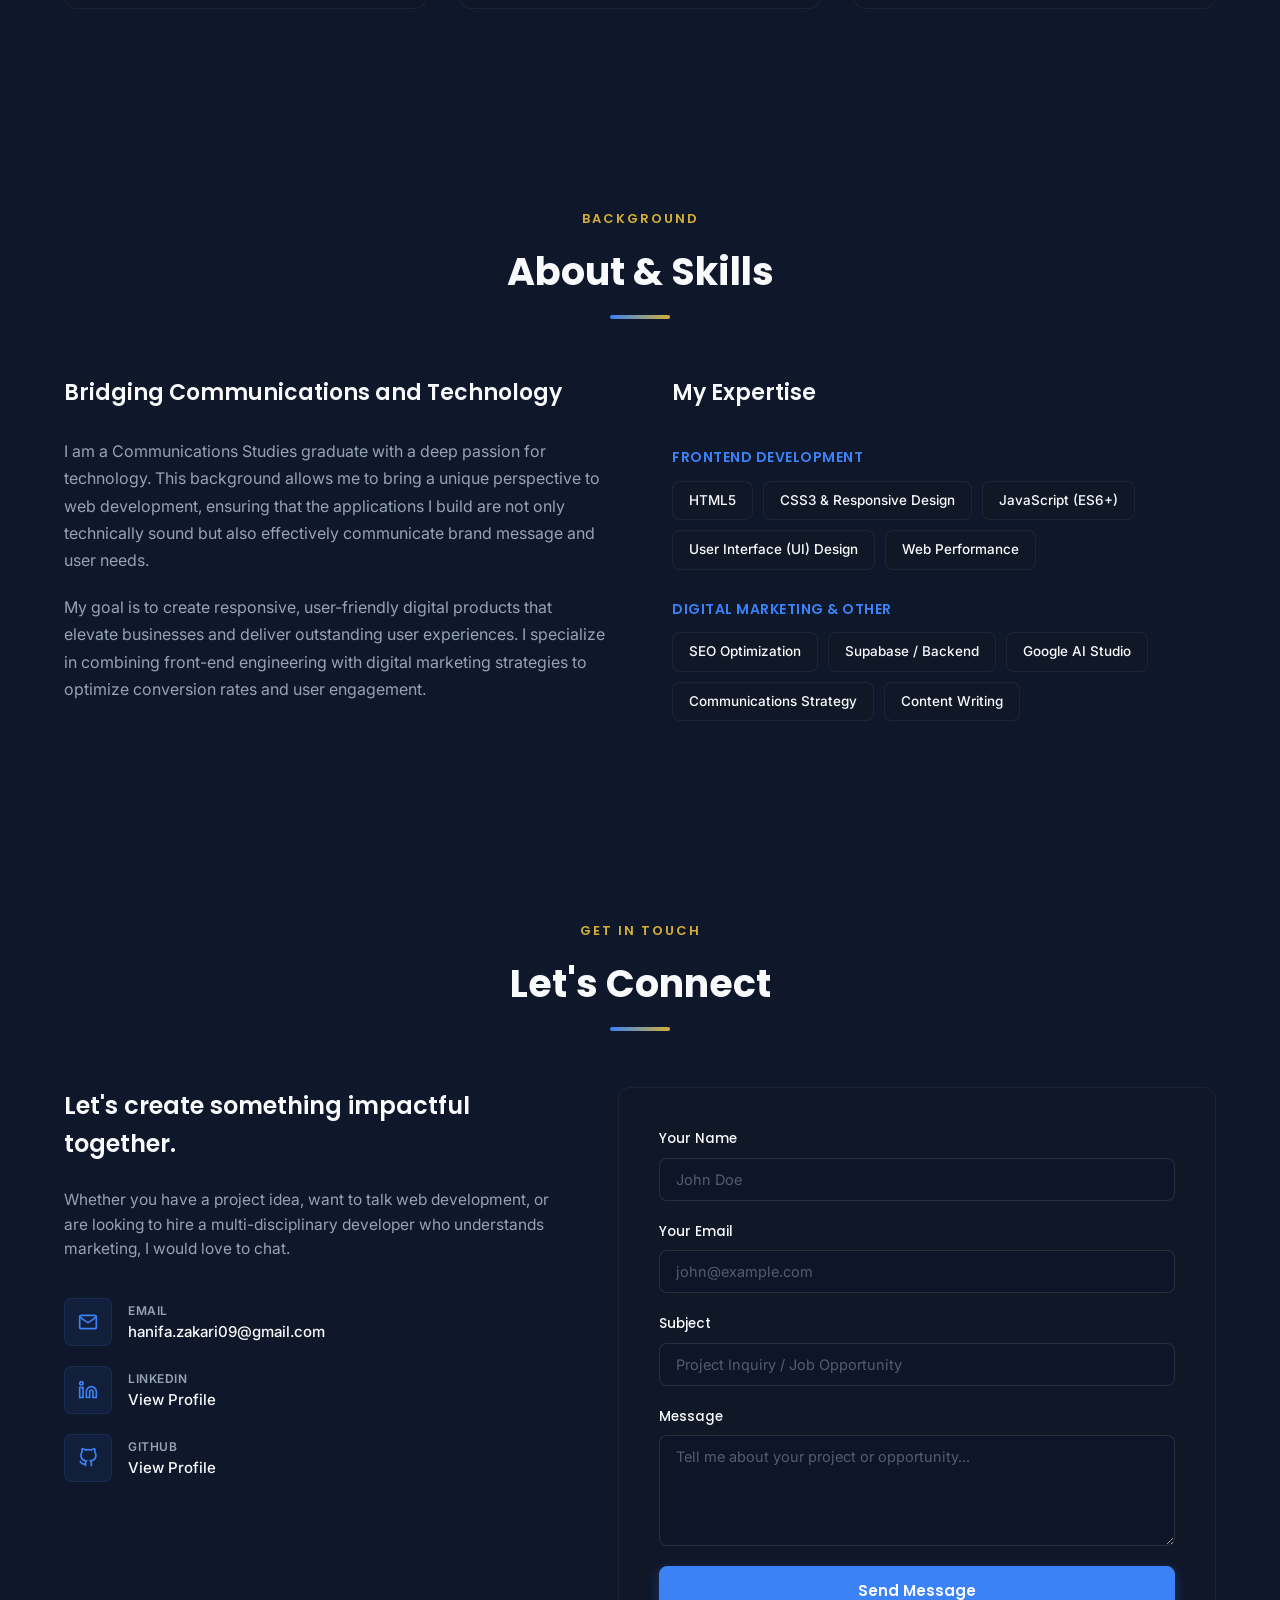
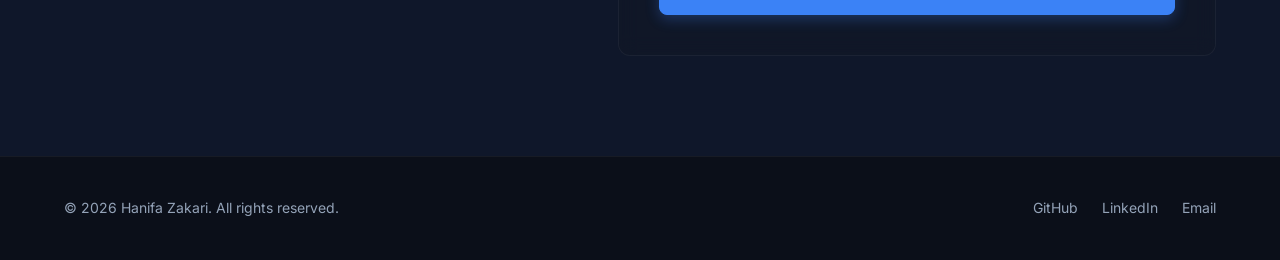
==== commit c0e76fab: "added Stocknexa AI link and about" ====
--- a/My Portfolio.html
+++ b/My Portfolio.html
@@ -83,9 +83,9 @@
                         <span class="project-category">Frontend Dev</span>
                     </div>
                     <div class="project-body">
-                        <h3 class="project-title">SmartRetail Web App</h3>
+                        <h3 class="project-title">Stocknexa AI Web App</h3>
                         <p class="project-desc">
-                            A sleek, responsive web application designed for local retail businesses, showcasing my ability to create user-friendly interfaces that serves as an inventory and stock management system.
+                         Stocknexa AI is a lightweight, single-page web application designed for small scale retail business owners. It allows them to track daily sales, view their real-time financial balance, manage inventory, and receive instant alert notifications when specific products are running low on stock or their expiration date is close.
                         </p>
                         <div class="project-tags">
                             <span class="tag">HTML5</span>
@@ -94,7 +94,7 @@
                         </div>
                     </div>
                     <div class="project-footer">
-                        <a href="My Portfolio.html" class="project-link">
+                        <a href="https://stocknexaai.netlify.app/" class="project-link">
                             View Project
                             <svg class="link-icon" viewBox="0 0 24 24" fill="none" stroke="currentColor" stroke-width="2"><path d="M5 12h14M12 5l7 7-7 7"/></svg>
                         </a>
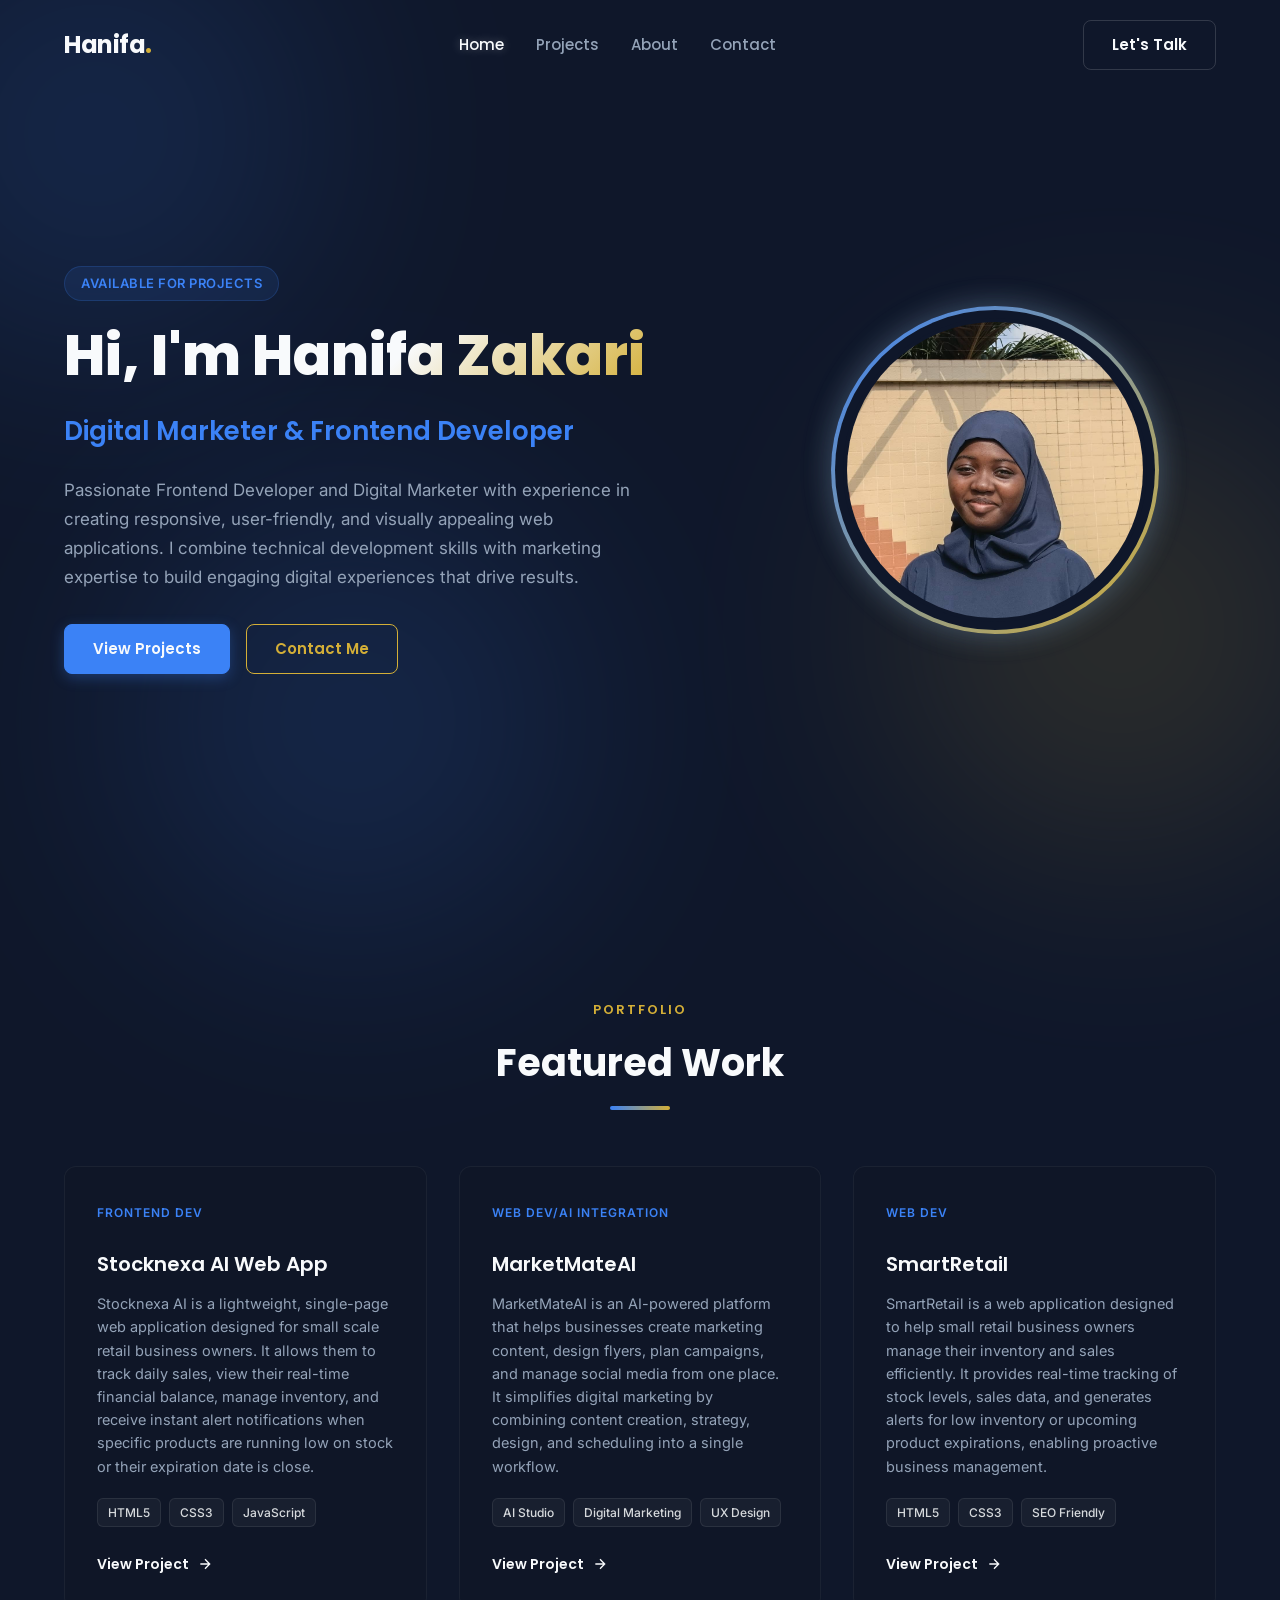
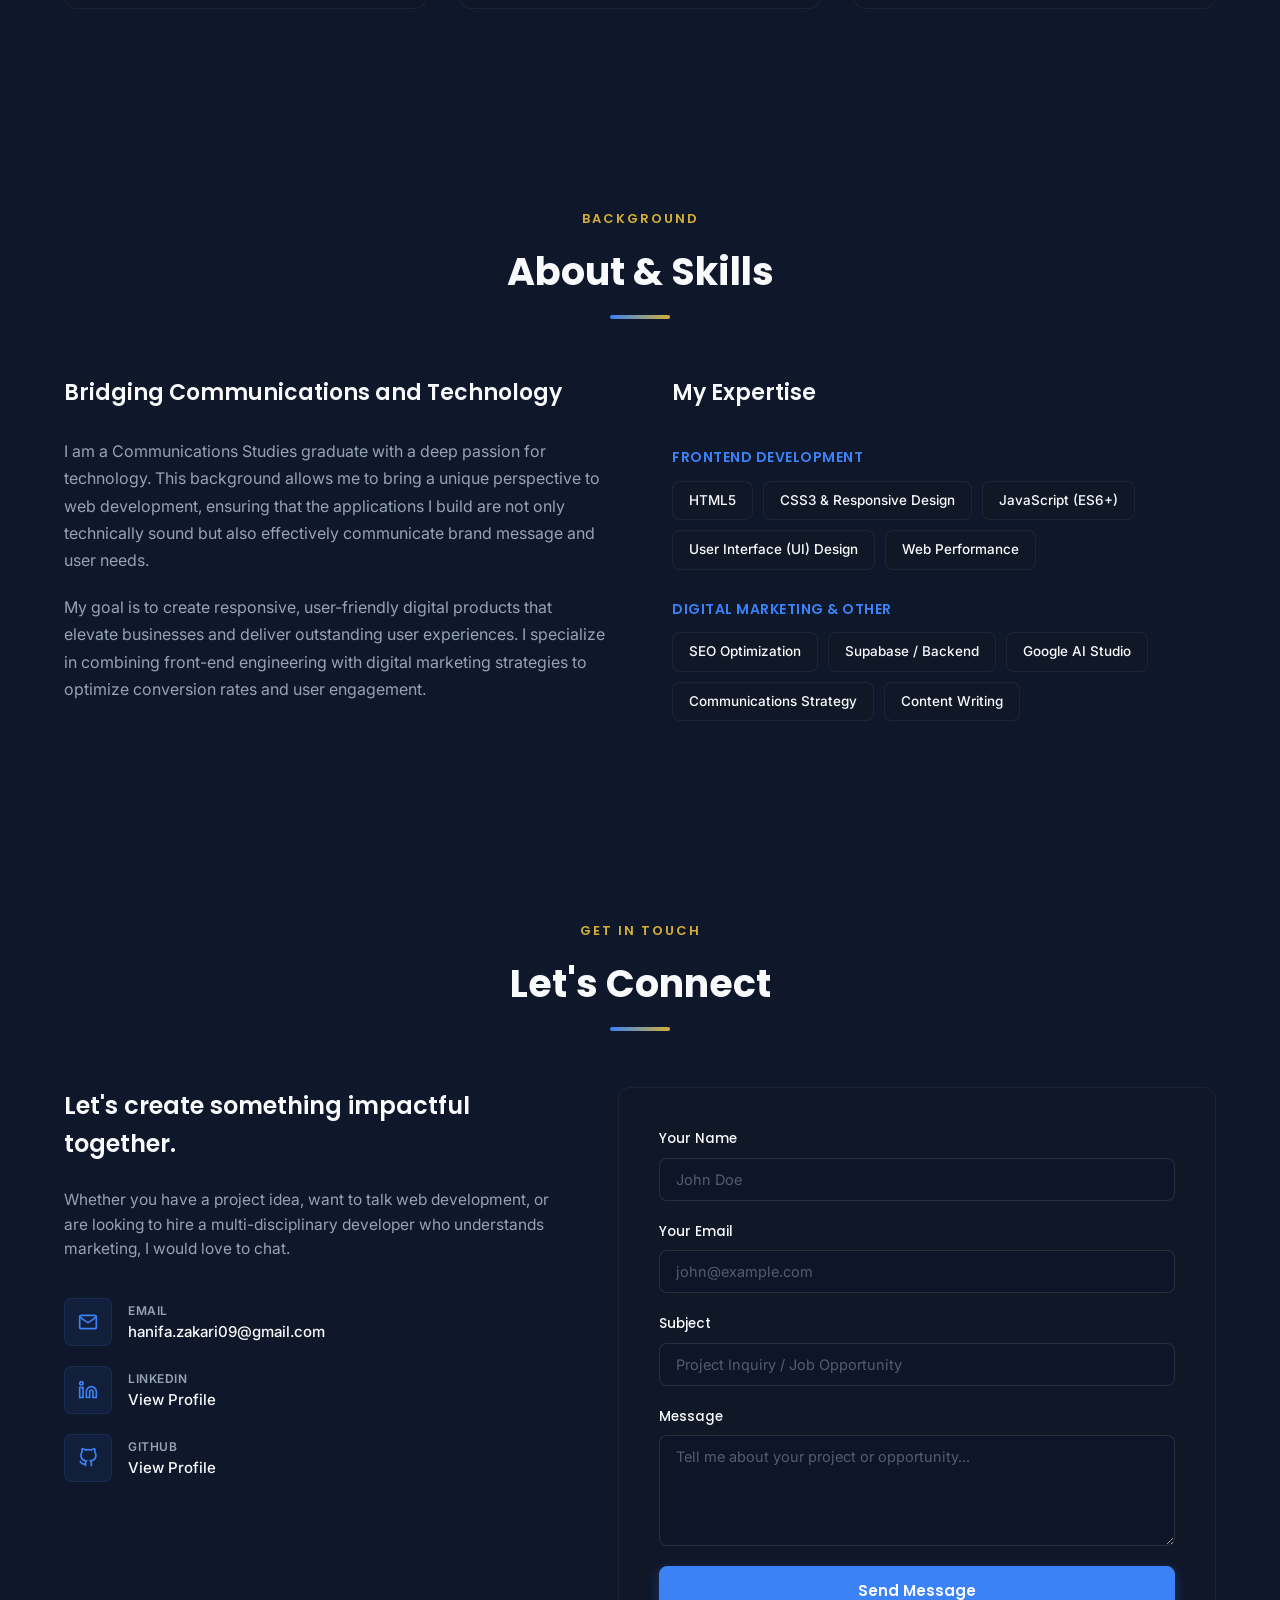
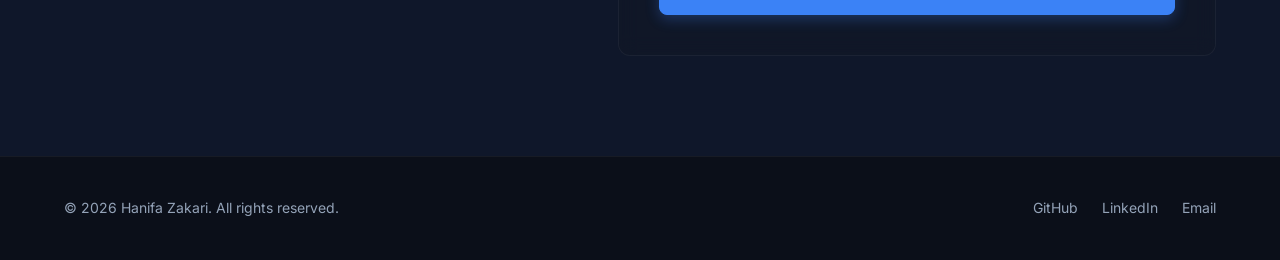
==== commit 2a329a23: "changed project 3 name to smartretail" ====
--- a/My Portfolio.html
+++ b/My Portfolio.html
@@ -131,9 +131,9 @@
                         <span class="project-category">Web Dev</span>
                     </div>
                     <div class="project-body">
-                        <h3 class="project-title">Responsive Blog Platform</h3>
+                        <h3 class="project-title">SmartRetail</h3>
                         <p class="project-desc">
-                            A clean and responsive blog template built to facilitate seamless content sharing, featuring optimized typography and fast loading times for readability and SEO performance.
+                            SmartRetail is a web application designed to help small retail business owners manage their inventory and sales efficiently. It provides real-time tracking of stock levels, sales data, and generates alerts for low inventory or upcoming product expirations, enabling proactive business management.
                         </p>
                         <div class="project-tags">
                             <span class="tag">HTML5</span>
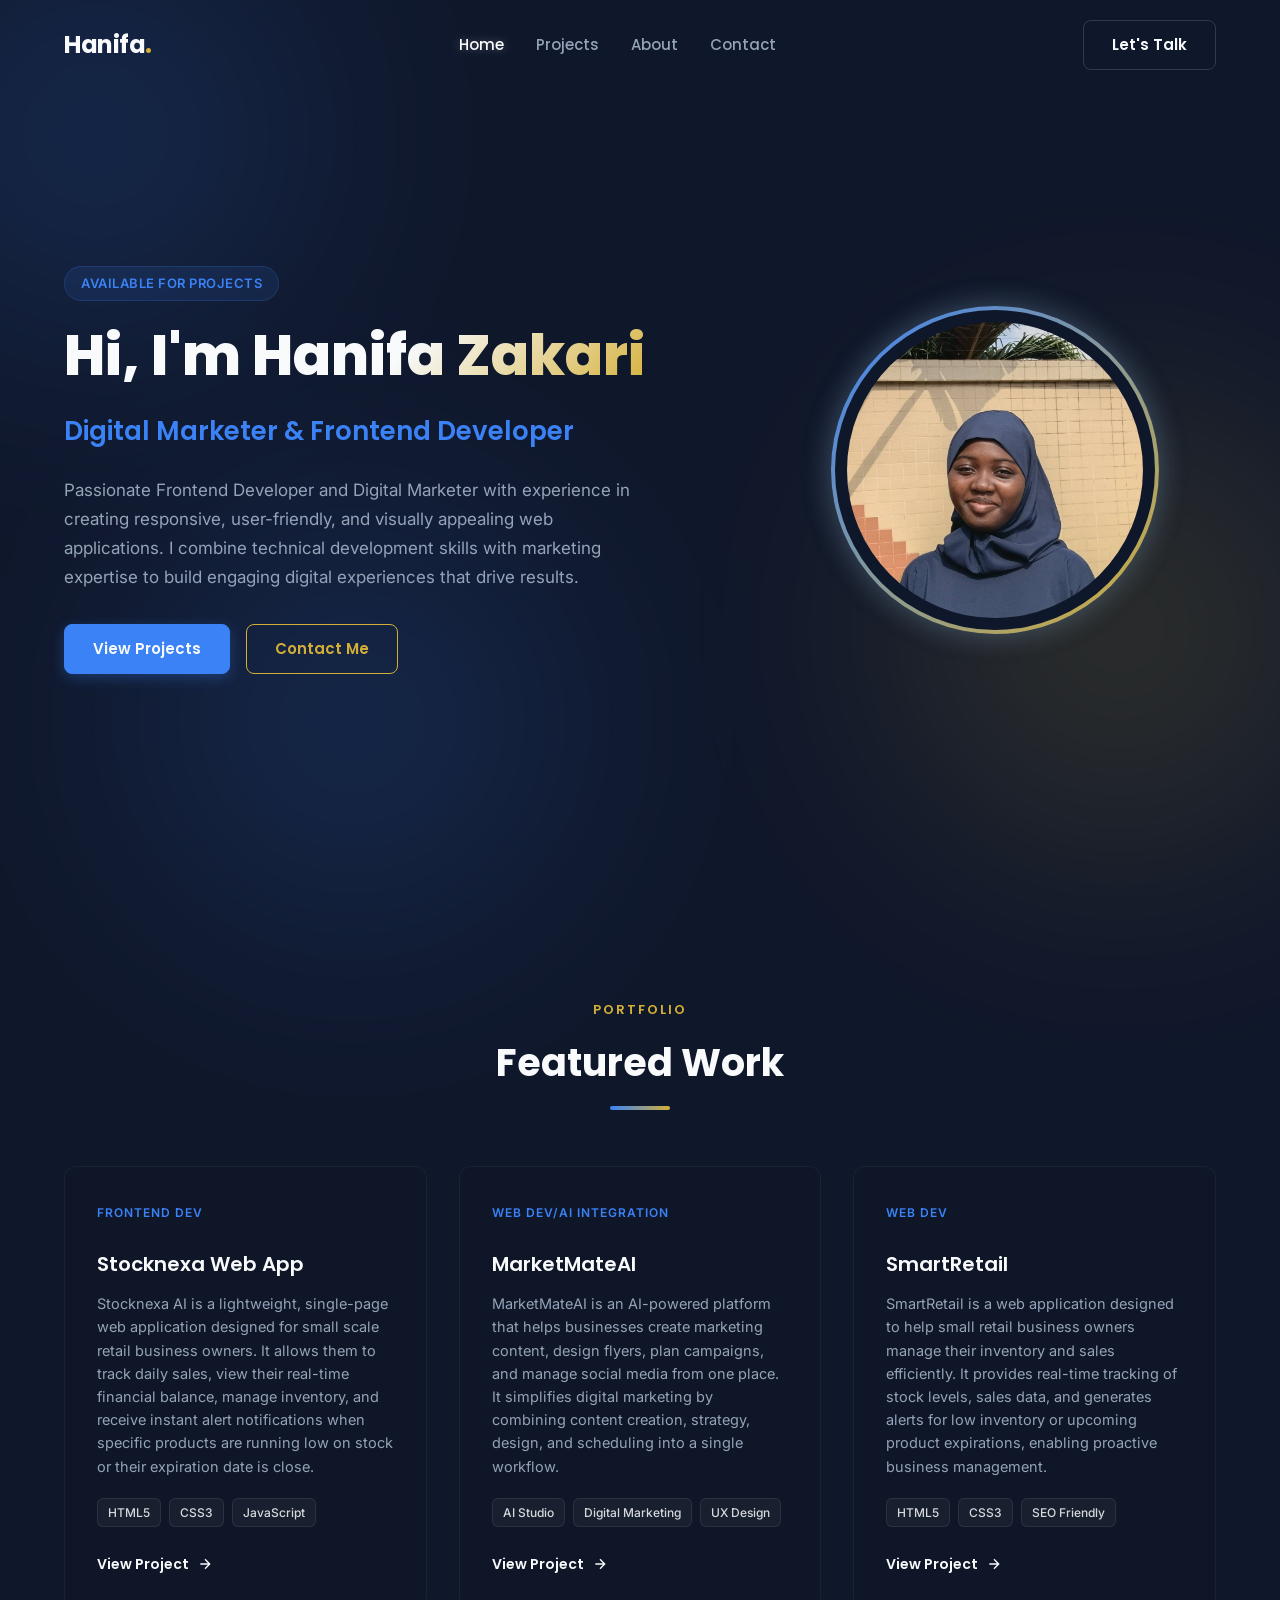
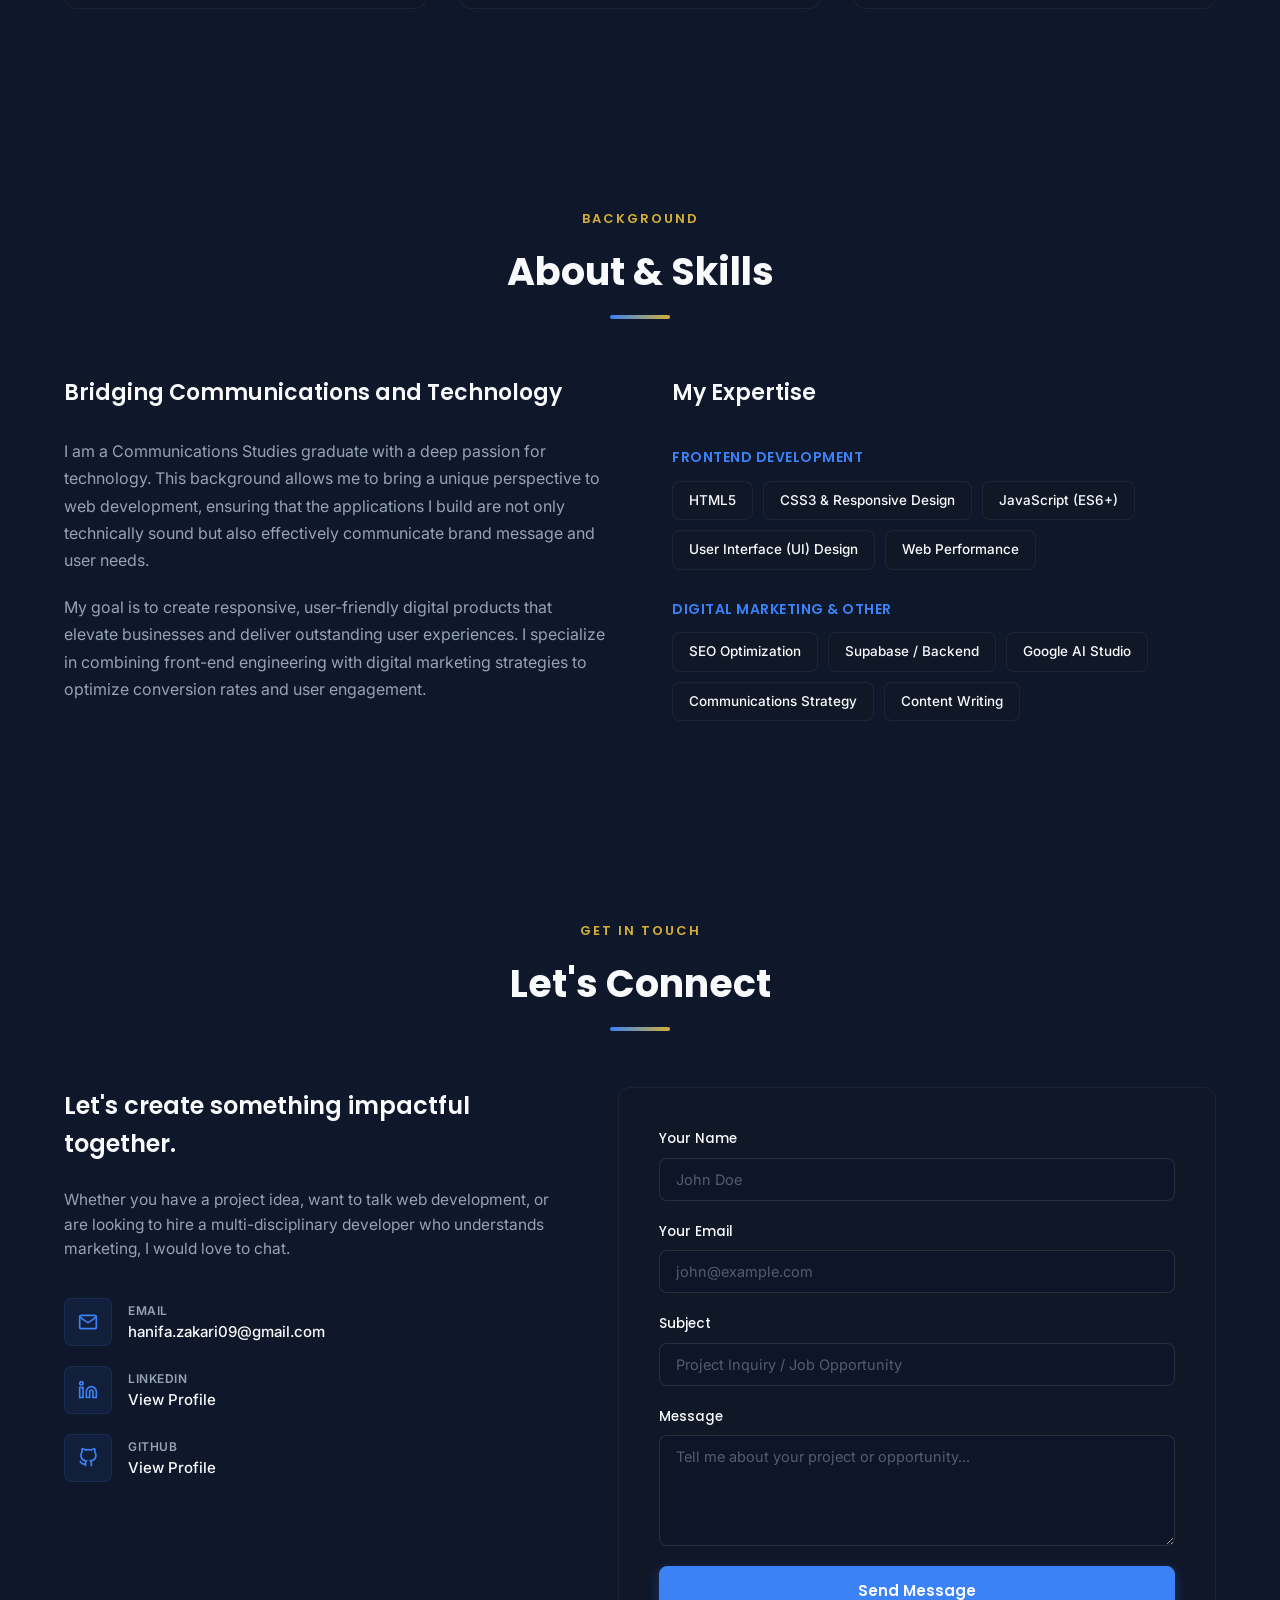
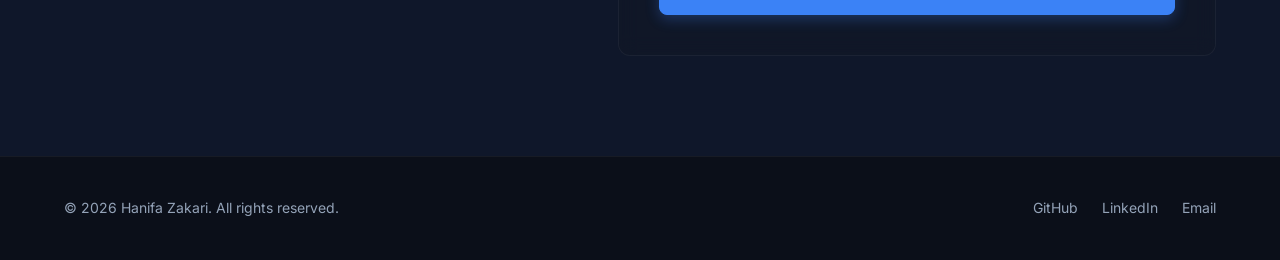
==== commit afbb9487: "name of stocknexa" ====
--- a/My Portfolio.html
+++ b/My Portfolio.html
@@ -83,7 +83,7 @@
                         <span class="project-category">Frontend Dev</span>
                     </div>
                     <div class="project-body">
-                        <h3 class="project-title">Stocknexa AI Web App</h3>
+                        <h3 class="project-title">Stocknexa Web App</h3>
                         <p class="project-desc">
                          Stocknexa AI is a lightweight, single-page web application designed for small scale retail business owners. It allows them to track daily sales, view their real-time financial balance, manage inventory, and receive instant alert notifications when specific products are running low on stock or their expiration date is close.
                         </p>
@@ -118,7 +118,7 @@
                         </div>
                     </div>
                     <div class="project-footer">
-                        <a href="https://6a31c2e6efea022f89f7876e--marketrightai.netlify.app/" target="_blank" class="project-link">
+                        <a href="https://marketrightai.netlify.app/ " target="_blank" class="project-link">
                             View Project
                             <svg class="link-icon" viewBox="0 0 24 24" fill="none" stroke="currentColor" stroke-width="2"><path d="M5 12h14M12 5l7 7-7 7"/></svg>
                         </a>
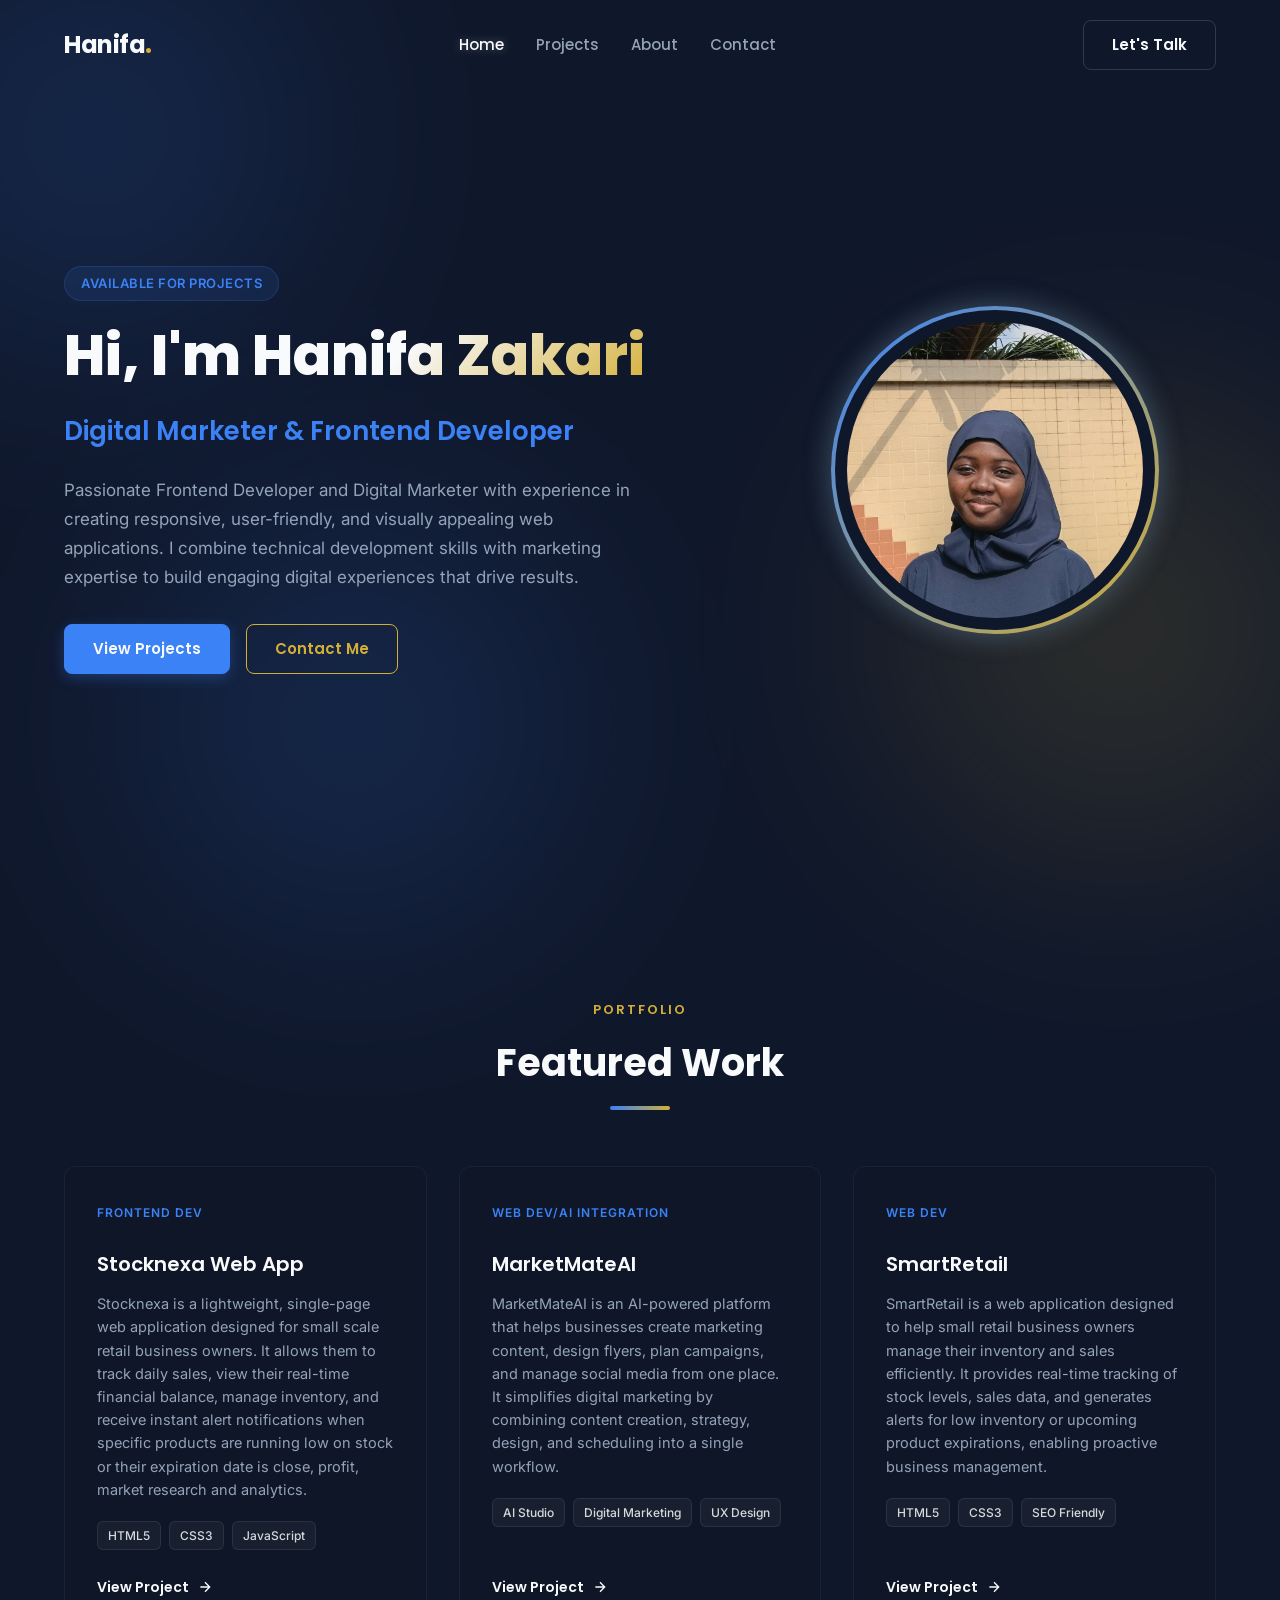
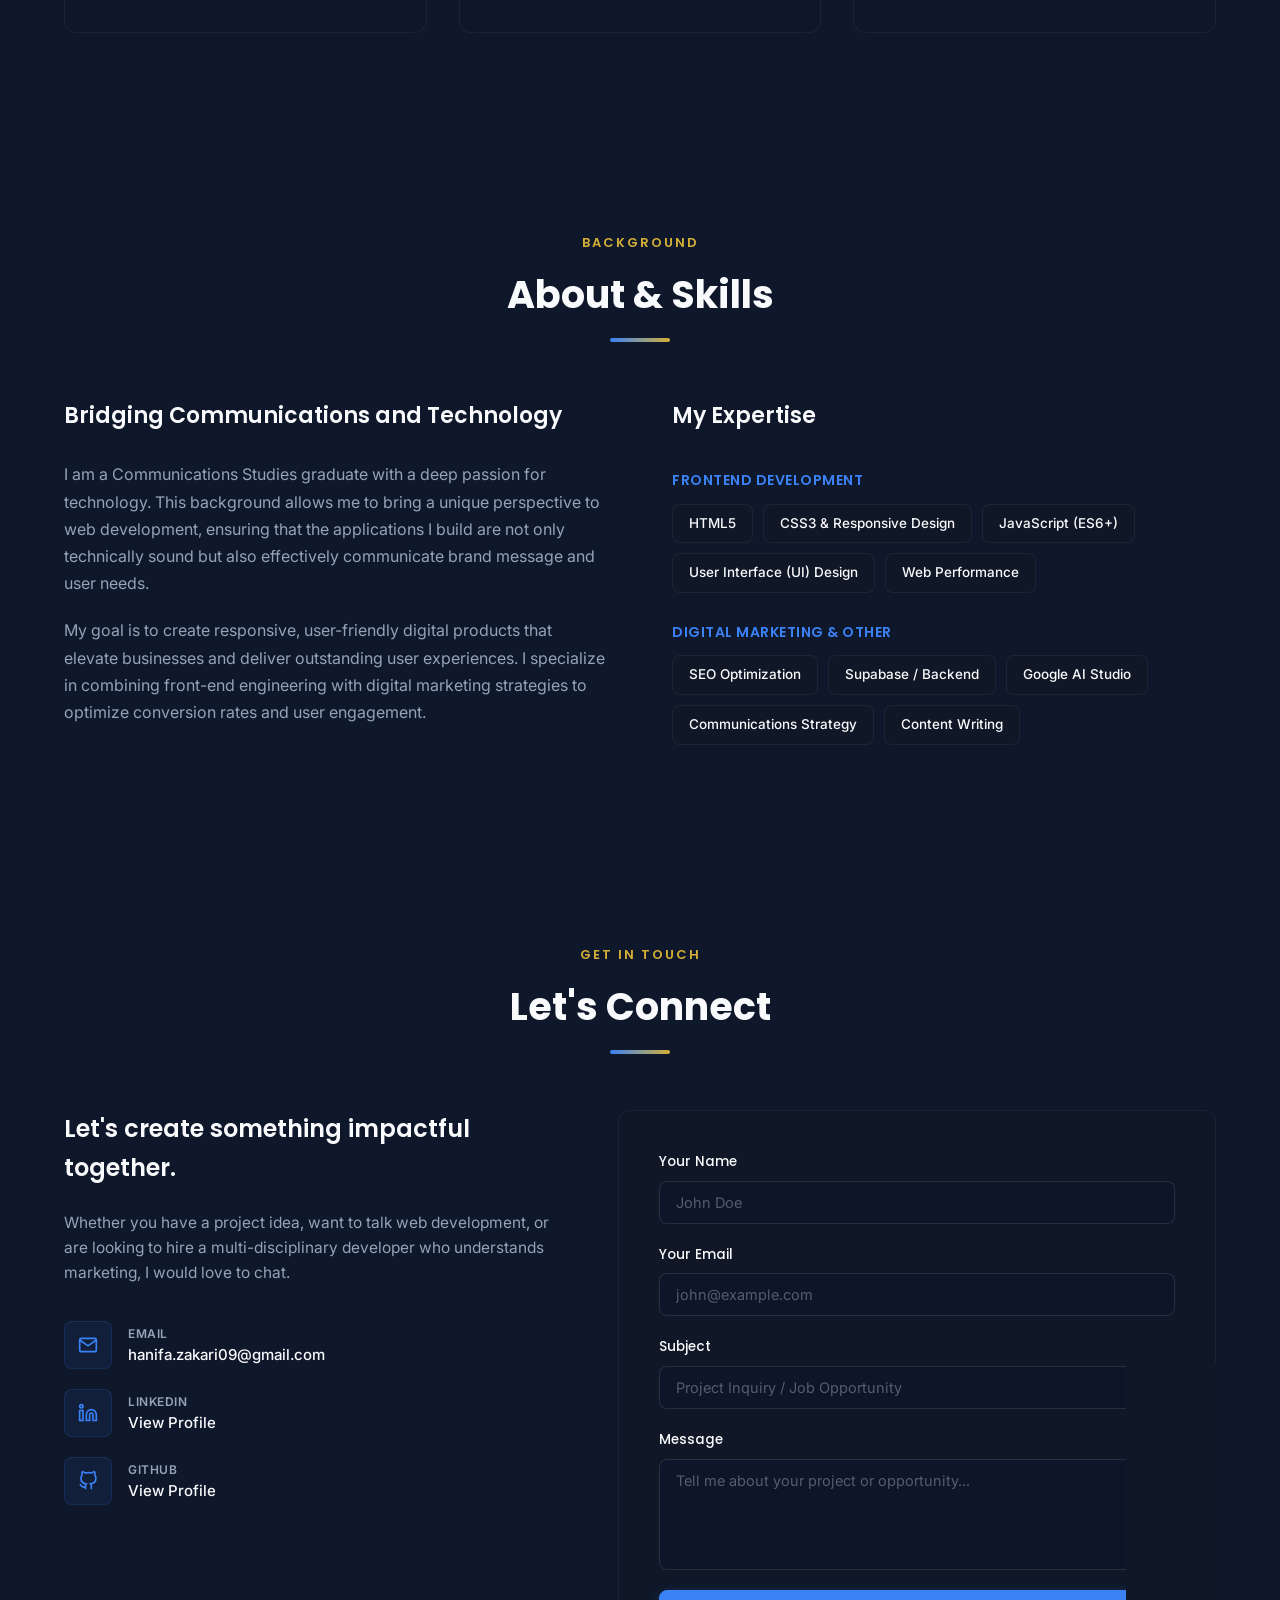
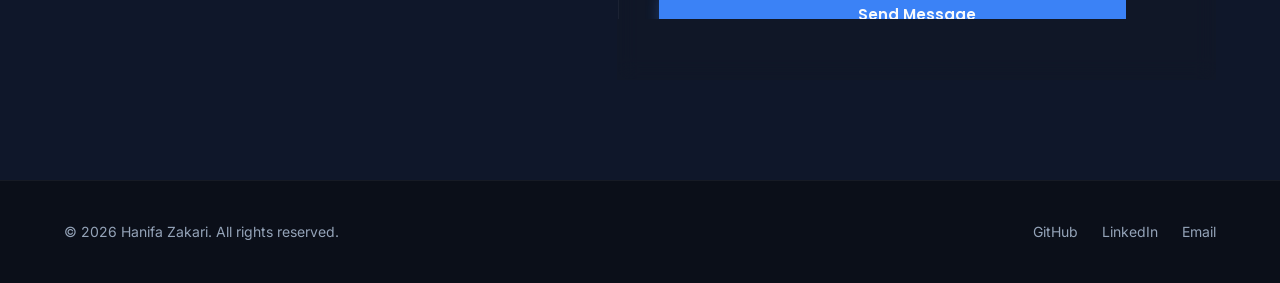
==== commit f782a52e: "about of web app" ====
--- a/My Portfolio.html
+++ b/My Portfolio.html
@@ -85,7 +85,7 @@
                     <div class="project-body">
                         <h3 class="project-title">Stocknexa Web App</h3>
                         <p class="project-desc">
-                         Stocknexa AI is a lightweight, single-page web application designed for small scale retail business owners. It allows them to track daily sales, view their real-time financial balance, manage inventory, and receive instant alert notifications when specific products are running low on stock or their expiration date is close.
+                         Stocknexa is a lightweight, single-page web application designed for small scale retail business owners. It allows them to track daily sales, view their real-time financial balance, manage inventory, and receive instant alert notifications when specific products are running low on stock or their expiration date is close, profit, market research and analytics.
                         </p>
                         <div class="project-tags">
                             <span class="tag">HTML5</span>
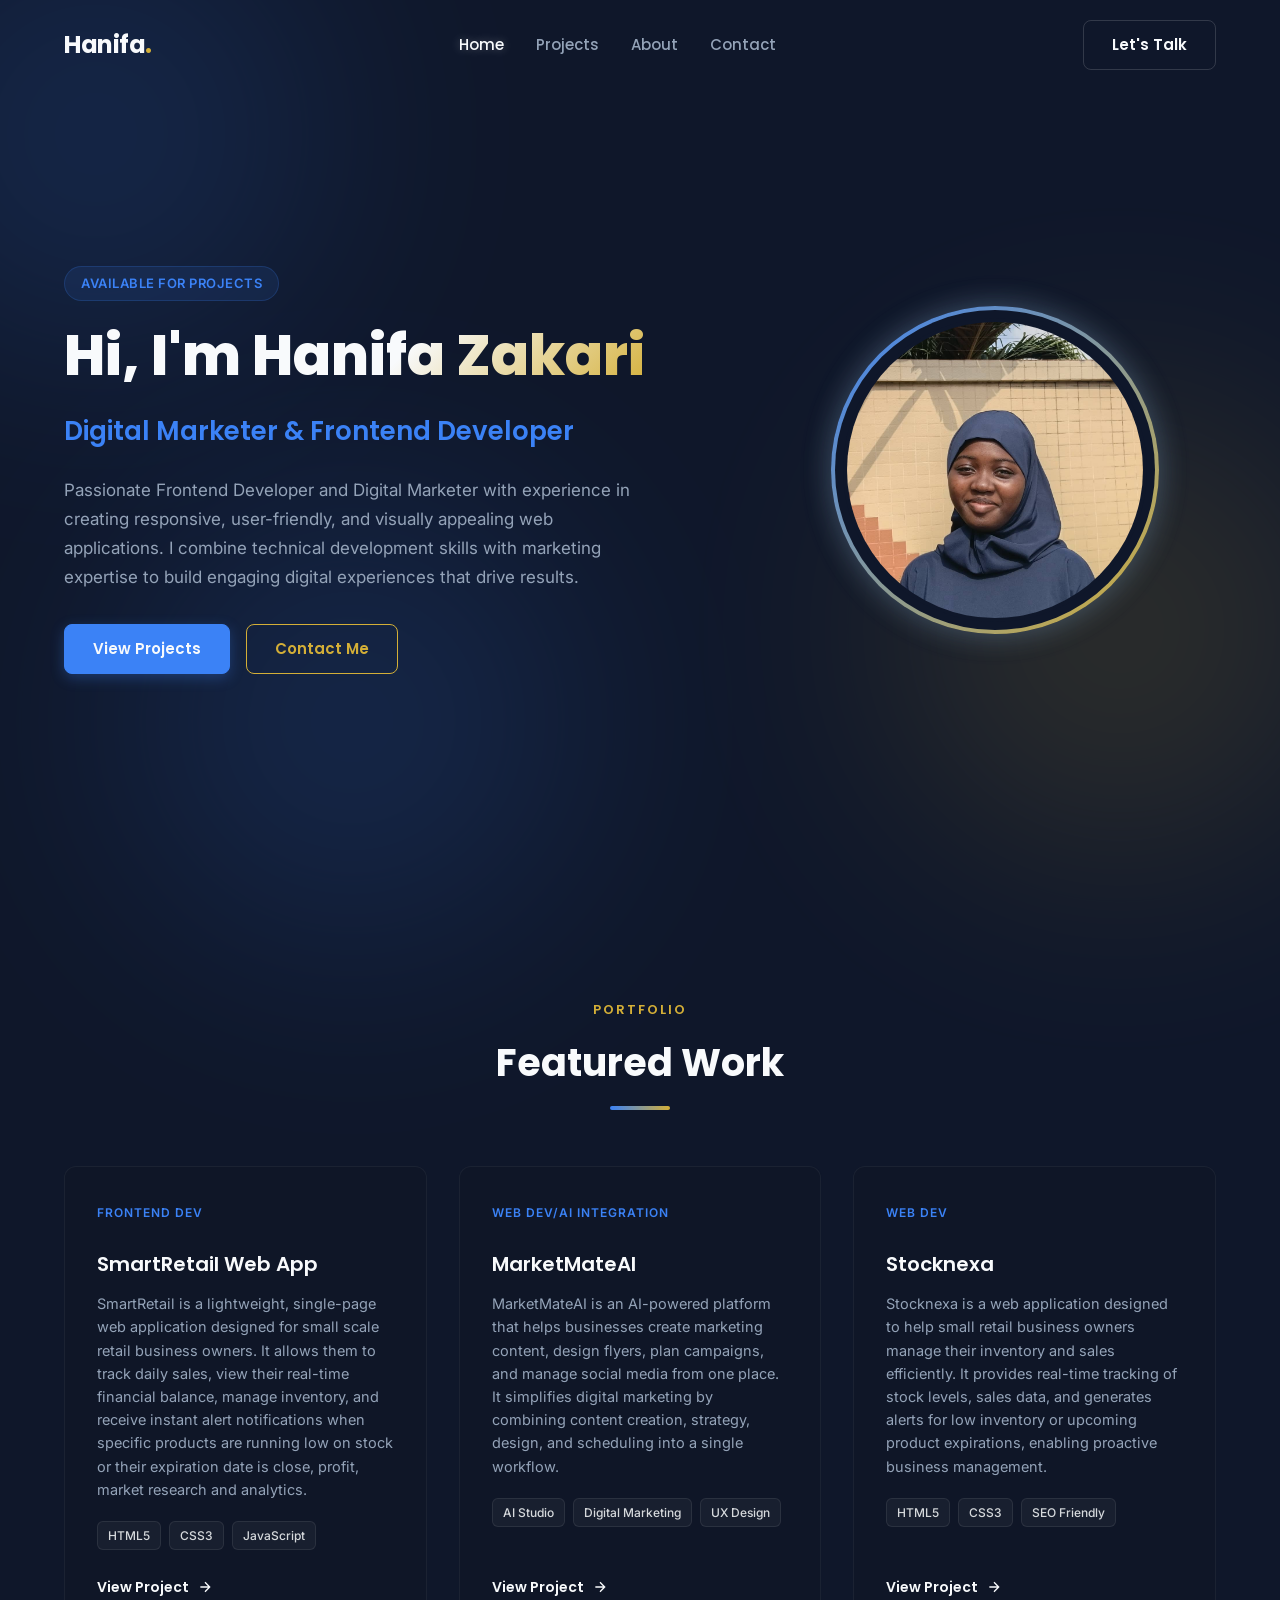
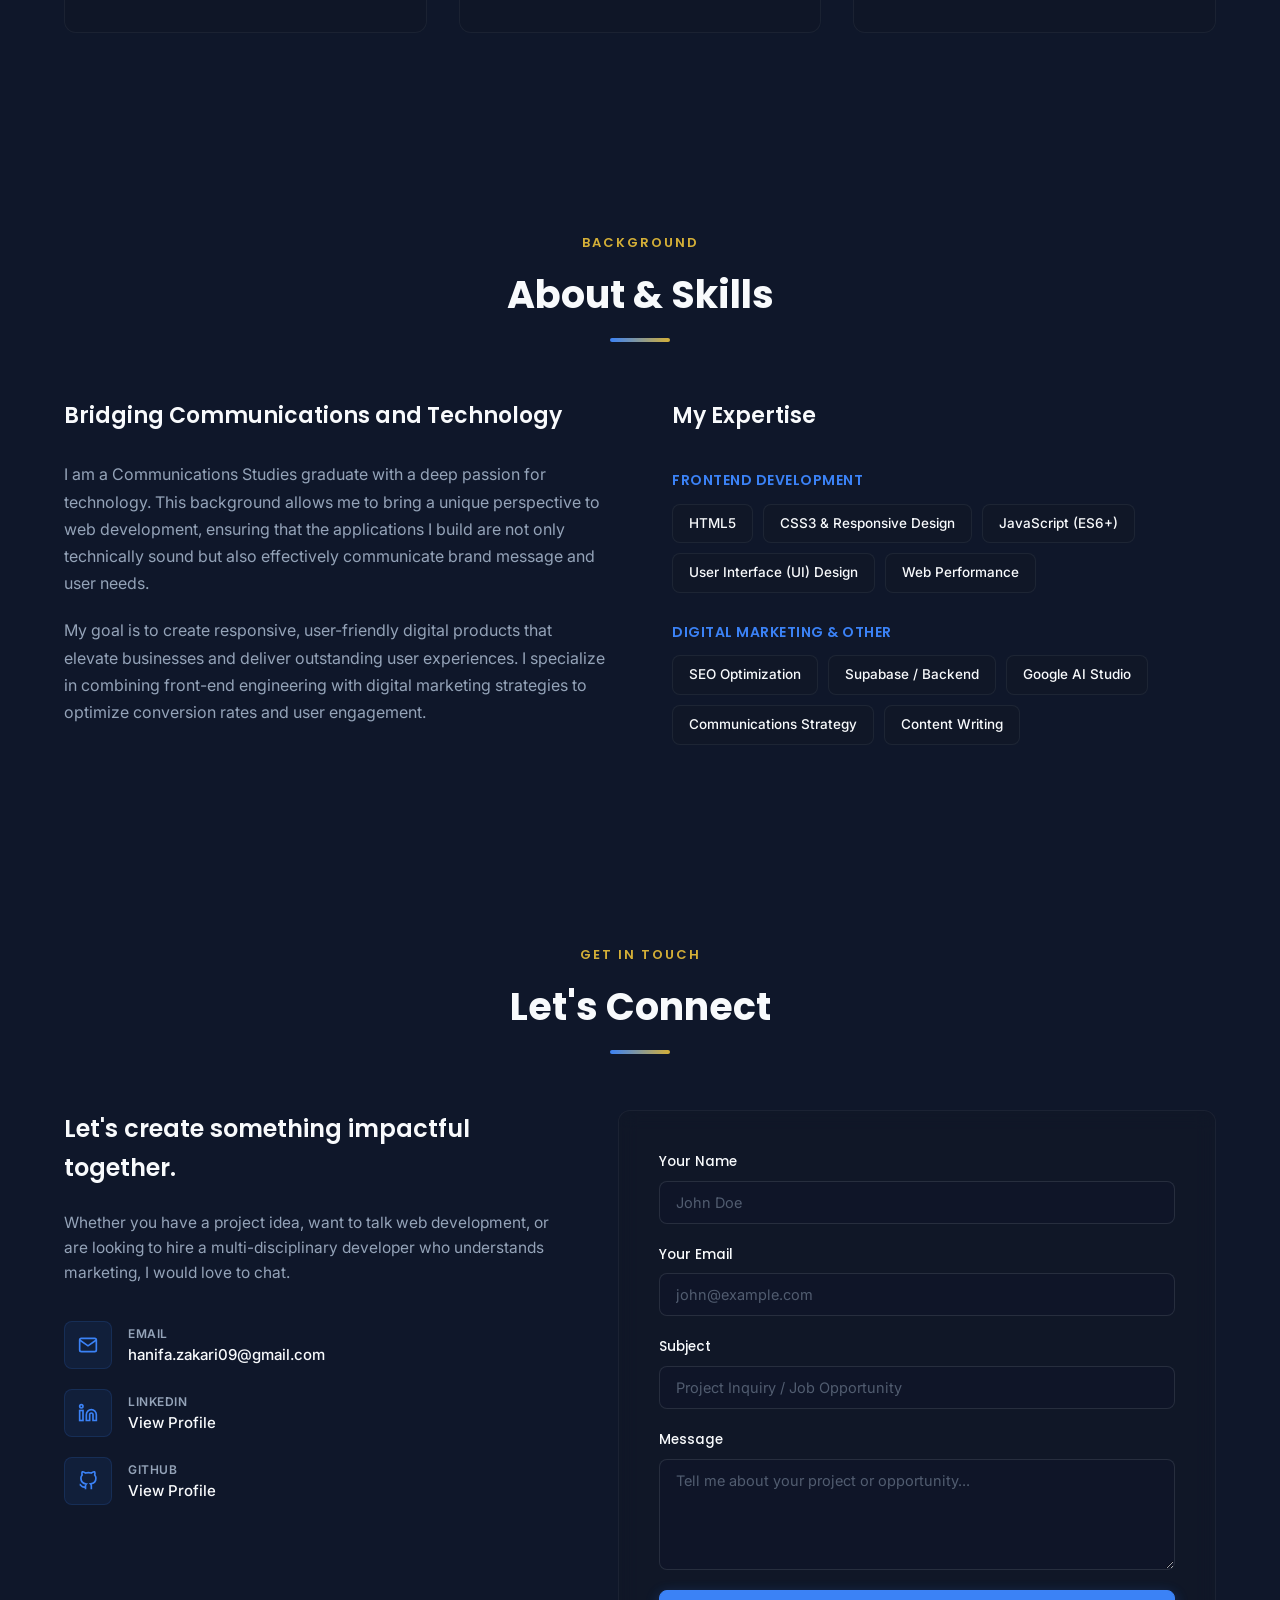
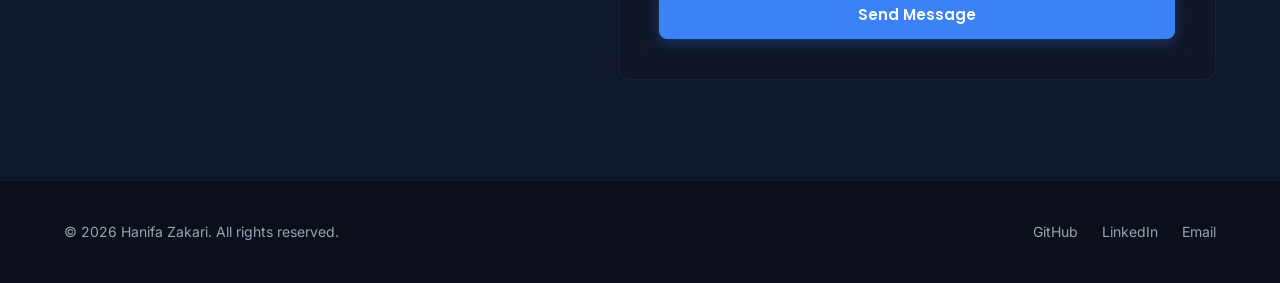
==== commit af63b276: "swapped project 1 and project 3 name" ====
--- a/My Portfolio.html
+++ b/My Portfolio.html
@@ -83,9 +83,9 @@
                         <span class="project-category">Frontend Dev</span>
                     </div>
                     <div class="project-body">
-                        <h3 class="project-title">Stocknexa Web App</h3>
+                        <h3 class="project-title">SmartRetail Web App</h3>
                         <p class="project-desc">
-                         Stocknexa is a lightweight, single-page web application designed for small scale retail business owners. It allows them to track daily sales, view their real-time financial balance, manage inventory, and receive instant alert notifications when specific products are running low on stock or their expiration date is close, profit, market research and analytics.
+                         SmartRetail is a lightweight, single-page web application designed for small scale retail business owners. It allows them to track daily sales, view their real-time financial balance, manage inventory, and receive instant alert notifications when specific products are running low on stock or their expiration date is close, profit, market research and analytics.
                         </p>
                         <div class="project-tags">
                             <span class="tag">HTML5</span>
@@ -131,9 +131,9 @@
                         <span class="project-category">Web Dev</span>
                     </div>
                     <div class="project-body">
-                        <h3 class="project-title">SmartRetail</h3>
+                        <h3 class="project-title">Stocknexa</h3>
                         <p class="project-desc">
-                            SmartRetail is a web application designed to help small retail business owners manage their inventory and sales efficiently. It provides real-time tracking of stock levels, sales data, and generates alerts for low inventory or upcoming product expirations, enabling proactive business management.
+                            Stocknexa is a web application designed to help small retail business owners manage their inventory and sales efficiently. It provides real-time tracking of stock levels, sales data, and generates alerts for low inventory or upcoming product expirations, enabling proactive business management.
                         </p>
                         <div class="project-tags">
                             <span class="tag">HTML5</span>
